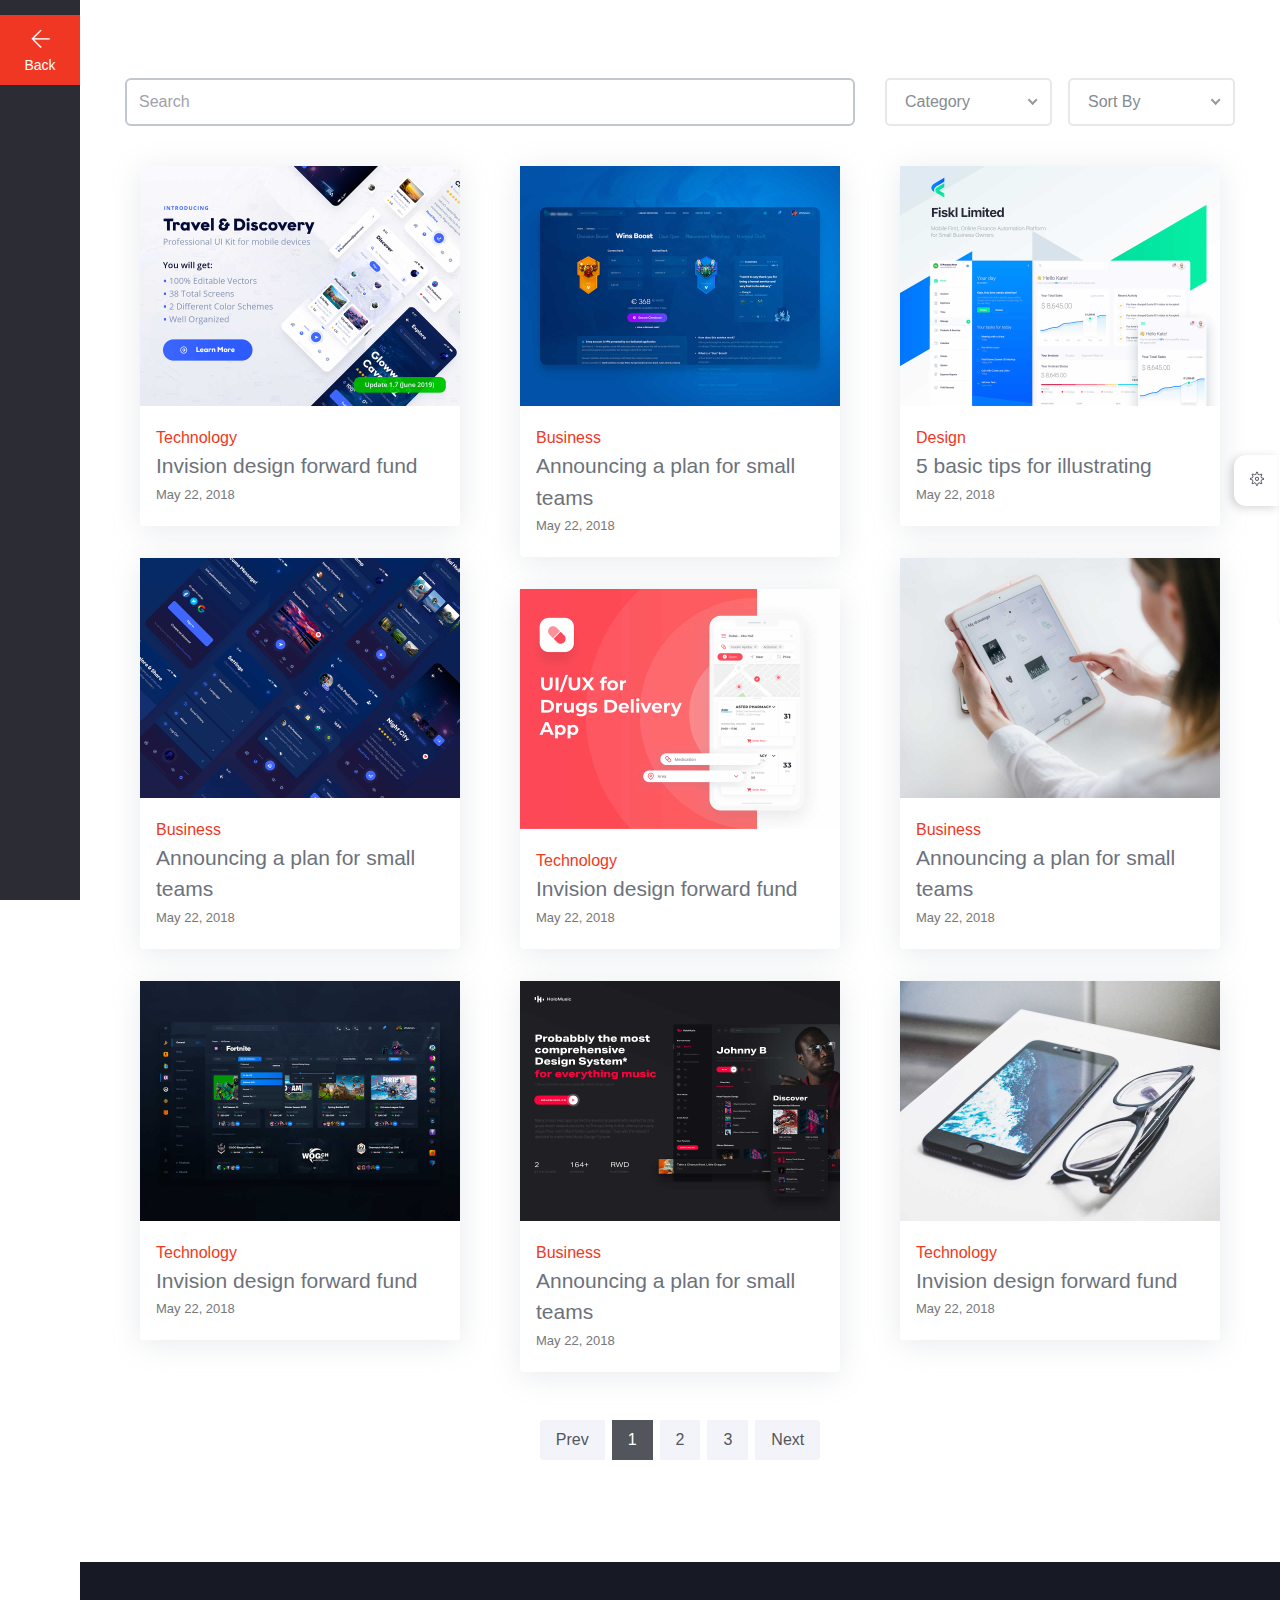
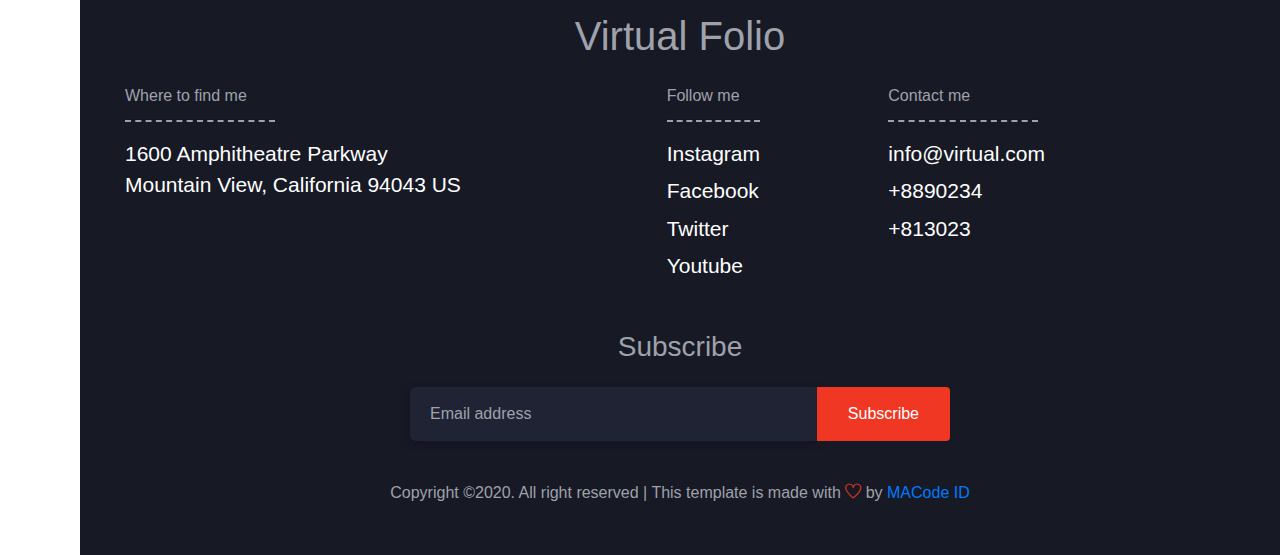
==== blog-minibar.html @ 246cde61 "update files" ====
<!DOCTYPE html>
<html lang="en">
<head>
  <meta charset="UTF-8">
  <meta name="viewport" content="width=device-width, initial-scale=1.0">

  <title>Blog - Minibar</title>

  <link rel="shortcut icon" type="image/ico" href="assets/favicon.ico">

  <link rel="stylesheet" type="text/css" href="assets/css/themify-icons.css">

  <link rel="stylesheet" type="text/css" href="assets/css/bootstrap.css">

  <link rel="stylesheet" type="text/css" href="assets/vendor/animate/animate.css">

  <link rel="stylesheet" type="text/css" href="assets/vendor/owl-carousel/owl.carousel.css">

  <link rel="stylesheet" type="text/css" href="assets/vendor/perfect-scrollbar/css/perfect-scrollbar.css">

  <link rel="stylesheet" type="text/css" href="assets/vendor/nice-select/css/nice-select.css">

  <link rel="stylesheet" type="text/css" href="assets/vendor/fancybox/css/jquery.fancybox.min.css">

  <link rel="stylesheet" type="text/css" href="assets/css/virtual.css">

  <link rel="stylesheet" type="text/css" href="assets/css/minibar.virtual.css">
</head>
<body class="theme-red">

  <!-- Back to top button -->
  <div class="btn-back_to_top">
    <span class="ti-arrow-up"></span>
  </div>

  <!-- Setting button -->
  <div class="config">
    <div class="template-config">
      <!-- Settings -->
      <div class="d-block">
        <button class="btn btn-fab btn-sm" id="sideel" title="Settings"><span class="ti-settings"></span></button>
      </div>
    </div>
    <div class="set-menu">
      <p>Select Color</p>
      <div class="color-bar" data-toggle="selected">
        <span class="color-item bg-theme-red" data-class="theme-red"></span>
        <span class="color-item bg-theme-blue selected" data-class="theme-blue"></span>
        <span class="color-item bg-theme-green" data-class="theme-green"></span>
        <span class="color-item bg-theme-orange" data-class="theme-orange"></span>
        <span class="color-item bg-theme-purple" data-class="theme-purple"></span>
      </div>
      <select class="custom-select" id="change-page">
        <option value="">Choose Page</option>
        <option value="index">Topbar</option>
        <option value="blog-topbar">Blog (Topbar)</option>
        <option value="index-2">Minibar</option>
        <option value="blog-minibar">Blog (Minibar)</option>
      </select>
    </div>
  </div>

  <div class="topbar-nav fixed-top">
    <div class="brand">
      <img src="assets/favicon.ico" alt="" width="30" height="30">
    </div>
    <h3 class="ml-1">Folio</h3>
    <button class="btn-fab toggle-menu mr-3"><span class="ti-menu"></span></button>
  </div>

  <!-- Mini bar -->
  <div class="minibar">
    <div class="header">
      <div class="brand">

      </div>
    </div>
    <div class="content">
      <ul class="main-menu">
        <li class="menu-item active">
          <a href="index-2.html" class="menu-link">
            <span class="icon ti-arrow-left"></span>
            <span class="caption">Back</span>
          </a>
        </li>
      </ul>
    </div>
    <div class="footer">
      <div class="social-menu">

      </div>
    </div>
  </div>

  <!-- Main Wrapper -->
  <div class="vg-main-wrapper">
    <div class="vg-page page-blog">
      <div class="container">
        <div class="row widget-grid">
          <div class="col-lg-8">
            <div class="input-group py-2">
              <input type="text" class="form-control" placeholder="Search">
            </div>
          </div>
          <div class="col-lg-4">
            <div class="d-flex py-2 mx-n2">
              <div class="input-group px-2">
                <select class="vg-select">
                  <option value="">Category</option>
                  <option value="cat-1">Design</option>
                  <option value="cat-2">Technology</option>
                  <option value="cat-3">Graphics</option>
                  <option value="cat-4">UI/UX</option>
                </select>
              </div>
              <div class="input-group px-2">
                <select class="vg-select">
                  <option value="">Sort By</option>
                  <option value="cat-1">Newest</option>
                  <option value="cat-2">Popular</option>
                  <option value="cat-3">Recommended</option>
                </select>
              </div>
            </div>
          </div>
        </div>
        <div class="row post-grid">
          <div class="col-md-6 col-lg-4">
            <div class="card">
              <div class="img-place">
                <img src="assets/img/work/work-1.jpg" alt="">
              </div>
              <div class="caption">
                <a href="javascript:void(0)" class="post-category">Technology</a>
                <a href="#" class="post-title">Invision design forward fund</a>
                <span class="post-date"><span class="sr-only">Published on</span> May 22, 2018</span>
              </div>
            </div>
            <div class="card">
              <div class="img-place">
                <img src="assets/img/work/work-2.jpg" alt="">
              </div>
              <div class="caption">
                <a href="javascript:void(0)" class="post-category">Business</a>
                <a href="#" class="post-title">Announcing a plan for small teams</a>
                <span class="post-date"><span class="sr-only">Published on</span> May 22, 2018</span>
              </div>
            </div>
            <div class="card">
              <div class="img-place">
                <img src="assets/img/work/work-3.jpg" alt="">
              </div>
              <div class="caption">
                <a href="javascript:void(0)" class="post-category">Technology</a>
                <a href="#" class="post-title">Invision design forward fund</a>
                <span class="post-date"><span class="sr-only">Published on</span> May 22, 2018</span>
              </div>
            </div>
          </div>
          <div class="col-md-6 col-lg-4">
            <div class="card">
              <div class="img-place">
                <img src="assets/img/work/work-4.jpg" alt="">
              </div>
              <div class="caption">
                <a href="javascript:void(0)" class="post-category">Business</a>
                <a href="#" class="post-title">Announcing a plan for small teams</a>
                <span class="post-date"><span class="sr-only">Published on</span> May 22, 2018</span>
              </div>
            </div>
            <div class="card">
              <div class="img-place">
                <img src="assets/img/work/work-5.jpg" alt="">
              </div>
              <div class="caption">
                <a href="javascript:void(0)" class="post-category">Technology</a>
                <a href="#" class="post-title">Invision design forward fund</a>
                <span class="post-date"><span class="sr-only">Published on</span> May 22, 2018</span>
              </div>
            </div>
            <div class="card">
              <div class="img-place">
                <img src="assets/img/work/work-6.jpg" alt="">
              </div>
              <div class="caption">
                <a href="javascript:void(0)" class="post-category">Business</a>
                <a href="#" class="post-title">Announcing a plan for small teams</a>
                <span class="post-date"><span class="sr-only">Published on</span> May 22, 2018</span>
              </div>
            </div>
          </div>
          <div class="col-md-6 col-lg-4">
            <div class="card">
              <div class="img-place">
                <img src="assets/img/work/work-7.jpg" alt="">
              </div>
              <div class="caption">
                <a href="javascript:void(0)" class="post-category">Design</a>
                <a href="#" class="post-title">5 basic tips for illustrating</a>
                <span class="post-date"><span class="sr-only">Published on</span> May 22, 2018</span>
              </div>
            </div>
            <div class="card">
              <div class="img-place">
                <img src="assets/img/work/work-8.jpg" alt="">
              </div>
              <div class="caption">
                <a href="javascript:void(0)" class="post-category">Business</a>
                <a href="#" class="post-title">Announcing a plan for small teams</a>
                <span class="post-date"><span class="sr-only">Published on</span> May 22, 2018</span>
              </div>
            </div>
            <div class="card">
              <div class="img-place">
                <img src="assets/img/work/work-9.jpg" alt="">
              </div>
              <div class="caption">
                <a href="javascript:void(0)" class="post-category">Technology</a>
                <a href="#" class="post-title">Invision design forward fund</a>
                <span class="post-date"><span class="sr-only">Published on</span> May 22, 2018</span>
              </div>
            </div>
          </div>
          <div class="col-12 py-3">
            <ul class="pagination justify-content-center">
              <li class="page-item">
                <a href="" class="page-link">Prev</a>
              </li>
              <li class="page-item active">
                <a href="" class="page-link">1</a>
              </li>
              <li class="page-item">
                <a href="" class="page-link">2</a>
              </li>
              <li class="page-item">
                <a href="" class="page-link">3</a>
              </li>
              <li class="page-item">
                <a href="" class="page-link">Next</a>
              </li>
            </ul>
          </div>
        </div>
      </div>
    </div>

    <!-- Footer -->
    <div class="vg-footer">
      <h1 class="text-center">Virtual Folio</h1>
      <div class="container">
        <div class="row">
          <div class="col-lg-4 py-3">
            <div class="footer-info">
              <p>Where to find me</p>
              <hr class="divider">
              <p class="fs-large fg-white">1600 Amphitheatre Parkway Mountain View, California 94043 US</p>
            </div>
          </div>
          <div class="col-md-6 col-lg-3 py-3">
            <div class="float-lg-right">
              <p>Follow me</p>
              <hr class="divider">
              <ul class="list-unstyled">
                <li><a href="#">Instagram</a></li>
                <li><a href="#">Facebook</a></li>
                <li><a href="#">Twitter</a></li>
                <li><a href="#">Youtube</a></li>
              </ul>
            </div>
          </div>
          <div class="col-md-6 col-lg-3 py-3">
            <div class="float-lg-right">
              <p>Contact me</p>
              <hr class="divider">
              <ul class="list-unstyled">
                <li>info@virtual.com</li>
                <li>+8890234</li>
                <li>+813023</li>
              </ul>
            </div>
          </div>
        </div>
        <div class="row justify-content-center mt-3">
          <div class="col-12 mb-3">
            <h3 class="fw-normal text-center">Subscribe</h3>
          </div>
          <div class="col-lg-6">
            <form class="mb-3">
              <div class="input-group">
                <input type="text" class="form-control" placeholder="Email address">
                <input type="submit" class="btn btn-theme no-shadow" value="Subscribe">
              </div>
            </form>
          </div>
          <div class="col-12">
            <p class="text-center mb-0 mt-4">Copyright &copy;2020. All right reserved | This template is made with <span class="ti-heart fg-theme-red"></span> by <a href="https://www.macodeid.com/">MACode ID</a></p>
          </div>
        </div>
      </div>
    </div> <!-- End footer -->
  </div> <!-- End main wrapper -->

  <script src="assets/js/jquery-3.5.1.min.js"></script>

  <script src="assets/js/bootstrap.bundle.min.js"></script>

  <script src="assets/vendor/owl-carousel/owl.carousel.min.js"></script>

  <script src="assets/vendor/perfect-scrollbar/js/perfect-scrollbar.js"></script>

  <script src="assets/vendor/isotope/isotope.pkgd.min.js"></script>

  <script src="assets/vendor/nice-select/js/jquery.nice-select.min.js"></script>

  <script src="assets/vendor/fancybox/js/jquery.fancybox.min.js"></script>

  <script src="assets/vendor/wow/wow.min.js"></script>

  <script src="assets/vendor/animateNumber/jquery.animateNumber.min.js"></script>

  <script src="assets/vendor/waypoints/jquery.waypoints.min.js"></script>

  <script src="assets/js/google-maps.js"></script>

  <script src="assets/js/minibar-virtual.js"></script>

  <!-- <script async defer src="https://maps.googleapis.com/maps/api/js?key=AIzaSyAIA_zqjFMsJM_sxP9-6Pde5vVCTyJmUHM&callback=initMap"></script> -->

</body>
</html>
---- assets/css/themify-icons.css ----
@font-face {
	font-family: 'themify';
	src:url('../fonts/themify.eot?-fvbane');
	src:url('../fonts/themify.eot?#iefix-fvbane') format('embedded-opentype'),
		url('../fonts/themify.woff?-fvbane') format('woff'),
		url('../fonts/themify.ttf?-fvbane') format('truetype'),
		url('../fonts/themify.svg?-fvbane#themify') format('svg');
	font-weight: normal;
	font-style: normal;
}

[class^="ti-"], [class*=" ti-"] {
	font-family: 'themify';
	speak: none;
	font-style: normal;
	font-weight: normal;
	font-variant: normal;
	text-transform: none;
	line-height: 1;

	/* Better Font Rendering =========== */
	-webkit-font-smoothing: antialiased;
	-moz-osx-font-smoothing: grayscale;
}

.ti-wand:before {
	content: "\e600";
}
.ti-volume:before {
	content: "\e601";
}
.ti-user:before {
	content: "\e602";
}
.ti-unlock:before {
	content: "\e603";
}
.ti-unlink:before {
	content: "\e604";
}
.ti-trash:before {
	content: "\e605";
}
.ti-thought:before {
	content: "\e606";
}
.ti-target:before {
	content: "\e607";
}
.ti-tag:before {
	content: "\e608";
}
.ti-tablet:before {
	content: "\e609";
}
.ti-star:before {
	content: "\e60a";
}
.ti-spray:before {
	content: "\e60b";
}
.ti-signal:before {
	content: "\e60c";
}
.ti-shopping-cart:before {
	content: "\e60d";
}
.ti-shopping-cart-full:before {
	content: "\e60e";
}
.ti-settings:before {
	content: "\e60f";
}
.ti-search:before {
	content: "\e610";
}
.ti-zoom-in:before {
	content: "\e611";
}
.ti-zoom-out:before {
	content: "\e612";
}
.ti-cut:before {
	content: "\e613";
}
.ti-ruler:before {
	content: "\e614";
}
.ti-ruler-pencil:before {
	content: "\e615";
}
.ti-ruler-alt:before {
	content: "\e616";
}
.ti-bookmark:before {
	content: "\e617";
}
.ti-bookmark-alt:before {
	content: "\e618";
}
.ti-reload:before {
	content: "\e619";
}
.ti-plus:before {
	content: "\e61a";
}
.ti-pin:before {
	content: "\e61b";
}
.ti-pencil:before {
	content: "\e61c";
}
.ti-pencil-alt:before {
	content: "\e61d";
}
.ti-paint-roller:before {
	content: "\e61e";
}
.ti-paint-bucket:before {
	content: "\e61f";
}
.ti-na:before {
	content: "\e620";
}
.ti-mobile:before {
	content: "\e621";
}
.ti-minus:before {
	content: "\e622";
}
.ti-medall:before {
	content: "\e623";
}
.ti-medall-alt:before {
	content: "\e624";
}
.ti-marker:before {
	content: "\e625";
}
.ti-marker-alt:before {
	content: "\e626";
}
.ti-arrow-up:before {
	content: "\e627";
}
.ti-arrow-right:before {
	content: "\e628";
}
.ti-arrow-left:before {
	content: "\e629";
}
.ti-arrow-down:before {
	content: "\e62a";
}
.ti-lock:before {
	content: "\e62b";
}
.ti-location-arrow:before {
	content: "\e62c";
}
.ti-link:before {
	content: "\e62d";
}
.ti-layout:before {
	content: "\e62e";
}
.ti-layers:before {
	content: "\e62f";
}
.ti-layers-alt:before {
	content: "\e630";
}
.ti-key:before {
	content: "\e631";
}
.ti-import:before {
	content: "\e632";
}
.ti-image:before {
	content: "\e633";
}
.ti-heart:before {
	content: "\e634";
}
.ti-heart-broken:before {
	content: "\e635";
}
.ti-hand-stop:before {
	content: "\e636";
}
.ti-hand-open:before {
	content: "\e637";
}
.ti-hand-drag:before {
	content: "\e638";
}
.ti-folder:before {
	content: "\e639";
}
.ti-flag:before {
	content: "\e63a";
}
.ti-flag-alt:before {
	content: "\e63b";
}
.ti-flag-alt-2:before {
	content: "\e63c";
}
.ti-eye:before {
	content: "\e63d";
}
.ti-export:before {
	content: "\e63e";
}
.ti-exchange-vertical:before {
	content: "\e63f";
}
.ti-desktop:before {
	content: "\e640";
}
.ti-cup:before {
	content: "\e641";
}
.ti-crown:before {
	content: "\e642";
}
.ti-comments:before {
	content: "\e643";
}
.ti-comment:before {
	content: "\e644";
}
.ti-comment-alt:before {
	content: "\e645";
}
.ti-close:before {
	content: "\e646";
}
.ti-clip:before {
	content: "\e647";
}
.ti-angle-up:before {
	content: "\e648";
}
.ti-angle-right:before {
	content: "\e649";
}
.ti-angle-left:before {
	content: "\e64a";
}
.ti-angle-down:before {
	content: "\e64b";
}
.ti-check:before {
	content: "\e64c";
}
.ti-check-box:before {
	content: "\e64d";
}
.ti-camera:before {
	content: "\e64e";
}
.ti-announcement:before {
	content: "\e64f";
}
.ti-brush:before {
	content: "\e650";
}
.ti-briefcase:before {
	content: "\e651";
}
.ti-bolt:before {
	content: "\e652";
}
.ti-bolt-alt:before {
	content: "\e653";
}
.ti-blackboard:before {
	content: "\e654";
}
.ti-bag:before {
	content: "\e655";
}
.ti-move:before {
	content: "\e656";
}
.ti-arrows-vertical:before {
	content: "\e657";
}
.ti-arrows-horizontal:before {
	content: "\e658";
}
.ti-fullscreen:before {
	content: "\e659";
}
.ti-arrow-top-right:before {
	content: "\e65a";
}
.ti-arrow-top-left:before {
	content: "\e65b";
}
.ti-arrow-circle-up:before {
	content: "\e65c";
}
.ti-arrow-circle-right:before {
	content: "\e65d";
}
.ti-arrow-circle-left:before {
	content: "\e65e";
}
.ti-arrow-circle-down:before {
	content: "\e65f";
}
.ti-angle-double-up:before {
	content: "\e660";
}
.ti-angle-double-right:before {
	content: "\e661";
}
.ti-angle-double-left:before {
	content: "\e662";
}
.ti-angle-double-down:before {
	content: "\e663";
}
.ti-zip:before {
	content: "\e664";
}
.ti-world:before {
	content: "\e665";
}
.ti-wheelchair:before {
	content: "\e666";
}
.ti-view-list:before {
	content: "\e667";
}
.ti-view-list-alt:before {
	content: "\e668";
}
.ti-view-grid:before {
	content: "\e669";
}
.ti-uppercase:before {
	content: "\e66a";
}
.ti-upload:before {
	content: "\e66b";
}
.ti-underline:before {
	content: "\e66c";
}
.ti-truck:before {
	content: "\e66d";
}
.ti-timer:before {
	content: "\e66e";
}
.ti-ticket:before {
	content: "\e66f";
}
.ti-thumb-up:before {
	content: "\e670";
}
.ti-thumb-down:before {
	content: "\e671";
}
.ti-text:before {
	content: "\e672";
}
.ti-stats-up:before {
	content: "\e673";
}
.ti-stats-down:before {
	content: "\e674";
}
.ti-split-v:before {
	content: "\e675";
}
.ti-split-h:before {
	content: "\e676";
}
.ti-smallcap:before {
	content: "\e677";
}
.ti-shine:before {
	content: "\e678";
}
.ti-shift-right:before {
	content: "\e679";
}
.ti-shift-left:before {
	content: "\e67a";
}
.ti-shield:before {
	content: "\e67b";
}
.ti-notepad:before {
	content: "\e67c";
}
.ti-server:before {
	content: "\e67d";
}
.ti-quote-right:before {
	content: "\e67e";
}
.ti-quote-left:before {
	content: "\e67f";
}
.ti-pulse:before {
	content: "\e680";
}
.ti-printer:before {
	content: "\e681";
}
.ti-power-off:before {
	content: "\e682";
}
.ti-plug:before {
	content: "\e683";
}
.ti-pie-chart:before {
	content: "\e684";
}
.ti-paragraph:before {
	content: "\e685";
}
.ti-panel:before {
	content: "\e686";
}
.ti-package:before {
	content: "\e687";
}
.ti-music:before {
	content: "\e688";
}
.ti-music-alt:before {
	content: "\e689";
}
.ti-mouse:before {
	content: "\e68a";
}
.ti-mouse-alt:before {
	content: "\e68b";
}
.ti-money:before {
	content: "\e68c";
}
.ti-microphone:before {
	content: "\e68d";
}
.ti-menu:before {
	content: "\e68e";
}
.ti-menu-alt:before {
	content: "\e68f";
}
.ti-map:before {
	content: "\e690";
}
.ti-map-alt:before {
	content: "\e691";
}
.ti-loop:before {
	content: "\e692";
}
.ti-location-pin:before {
	content: "\e693";
}
.ti-list:before {
	content: "\e694";
}
.ti-light-bulb:before {
	content: "\e695";
}
.ti-Italic:before {
	content: "\e696";
}
.ti-info:before {
	content: "\e697";
}
.ti-infinite:before {
	content: "\e698";
}
.ti-id-badge:before {
	content: "\e699";
}
.ti-hummer:before {
	content: "\e69a";
}
.ti-home:before {
	content: "\e69b";
}
.ti-help:before {
	content: "\e69c";
}
.ti-headphone:before {
	content: "\e69d";
}
.ti-harddrives:before {
	content: "\e69e";
}
.ti-harddrive:before {
	content: "\e69f";
}
.ti-gift:before {
	content: "\e6a0";
}
.ti-game:before {
	content: "\e6a1";
}
.ti-filter:before {
	content: "\e6a2";
}
.ti-files:before {
	content: "\e6a3";
}
.ti-file:before {
	content: "\e6a4";
}
.ti-eraser:before {
	content: "\e6a5";
}
.ti-envelope:before {
	content: "\e6a6";
}
.ti-download:before {
	content: "\e6a7";
}
.ti-direction:before {
	content: "\e6a8";
}
.ti-direction-alt:before {
	content: "\e6a9";
}
.ti-dashboard:before {
	content: "\e6aa";
}
.ti-control-stop:before {
	content: "\e6ab";
}
.ti-control-shuffle:before {
	content: "\e6ac";
}
.ti-control-play:before {
	content: "\e6ad";
}
.ti-control-pause:before {
	content: "\e6ae";
}
.ti-control-forward:before {
	content: "\e6af";
}
.ti-control-backward:before {
	content: "\e6b0";
}
.ti-cloud:before {
	content: "\e6b1";
}
.ti-cloud-up:before {
	content: "\e6b2";
}
.ti-cloud-down:before {
	content: "\e6b3";
}
.ti-clipboard:before {
	content: "\e6b4";
}
.ti-car:before {
	content: "\e6b5";
}
.ti-calendar:before {
	content: "\e6b6";
}
.ti-book:before {
	content: "\e6b7";
}
.ti-bell:before {
	content: "\e6b8";
}
.ti-basketball:before {
	content: "\e6b9";
}
.ti-bar-chart:before {
	content: "\e6ba";
}
.ti-bar-chart-alt:before {
	content: "\e6bb";
}
.ti-back-right:before {
	content: "\e6bc";
}
.ti-back-left:before {
	content: "\e6bd";
}
.ti-arrows-corner:before {
	content: "\e6be";
}
.ti-archive:before {
	content: "\e6bf";
}
.ti-anchor:before {
	content: "\e6c0";
}
.ti-align-right:before {
	content: "\e6c1";
}
.ti-align-left:before {
	content: "\e6c2";
}
.ti-align-justify:before {
	content: "\e6c3";
}
.ti-align-center:before {
	content: "\e6c4";
}
.ti-alert:before {
	content: "\e6c5";
}
.ti-alarm-clock:before {
	content: "\e6c6";
}
.ti-agenda:before {
	content: "\e6c7";
}
.ti-write:before {
	content: "\e6c8";
}
.ti-window:before {
	content: "\e6c9";
}
.ti-widgetized:before {
	content: "\e6ca";
}
.ti-widget:before {
	content: "\e6cb";
}
.ti-widget-alt:before {
	content: "\e6cc";
}
.ti-wallet:before {
	content: "\e6cd";
}
.ti-video-clapper:before {
	content: "\e6ce";
}
.ti-video-camera:before {
	content: "\e6cf";
}
.ti-vector:before {
	content: "\e6d0";
}
.ti-themify-logo:before {
	content: "\e6d1";
}
.ti-themify-favicon:before {
	content: "\e6d2";
}
.ti-themify-favicon-alt:before {
	content: "\e6d3";
}
.ti-support:before {
	content: "\e6d4";
}
.ti-stamp:before {
	content: "\e6d5";
}
.ti-split-v-alt:before {
	content: "\e6d6";
}
.ti-slice:before {
	content: "\e6d7";
}
.ti-shortcode:before {
	content: "\e6d8";
}
.ti-shift-right-alt:before {
	content: "\e6d9";
}
.ti-shift-left-alt:before {
	content: "\e6da";
}
.ti-ruler-alt-2:before {
	content: "\e6db";
}
.ti-receipt:before {
	content: "\e6dc";
}
.ti-pin2:before {
	content: "\e6dd";
}
.ti-pin-alt:before {
	content: "\e6de";
}
.ti-pencil-alt2:before {
	content: "\e6df";
}
.ti-palette:before {
	content: "\e6e0";
}
.ti-more:before {
	content: "\e6e1";
}
.ti-more-alt:before {
	content: "\e6e2";
}
.ti-microphone-alt:before {
	content: "\e6e3";
}
.ti-magnet:before {
	content: "\e6e4";
}
.ti-line-double:before {
	content: "\e6e5";
}
.ti-line-dotted:before {
	content: "\e6e6";
}
.ti-line-dashed:before {
	content: "\e6e7";
}
.ti-layout-width-full:before {
	content: "\e6e8";
}
.ti-layout-width-default:before {
	content: "\e6e9";
}
.ti-layout-width-default-alt:before {
	content: "\e6ea";
}
.ti-layout-tab:before {
	content: "\e6eb";
}
.ti-layout-tab-window:before {
	content: "\e6ec";
}
.ti-layout-tab-v:before {
	content: "\e6ed";
}
.ti-layout-tab-min:before {
	content: "\e6ee";
}
.ti-layout-slider:before {
	content: "\e6ef";
}
.ti-layout-slider-alt:before {
	content: "\e6f0";
}
.ti-layout-sidebar-right:before {
	content: "\e6f1";
}
.ti-layout-sidebar-none:before {
	content: "\e6f2";
}
.ti-layout-sidebar-left:before {
	content: "\e6f3";
}
.ti-layout-placeholder:before {
	content: "\e6f4";
}
.ti-layout-menu:before {
	content: "\e6f5";
}
.ti-layout-menu-v:before {
	content: "\e6f6";
}
.ti-layout-menu-separated:before {
	content: "\e6f7";
}
.ti-layout-menu-full:before {
	content: "\e6f8";
}
.ti-layout-media-right-alt:before {
	content: "\e6f9";
}
.ti-layout-media-right:before {
	content: "\e6fa";
}
.ti-layout-media-overlay:before {
	content: "\e6fb";
}
.ti-layout-media-overlay-alt:before {
	content: "\e6fc";
}
.ti-layout-media-overlay-alt-2:before {
	content: "\e6fd";
}
.ti-layout-media-left-alt:before {
	content: "\e6fe";
}
.ti-layout-media-left:before {
	content: "\e6ff";
}
.ti-layout-media-center-alt:before {
	content: "\e700";
}
.ti-layout-media-center:before {
	content: "\e701";
}
.ti-layout-list-thumb:before {
	content: "\e702";
}
.ti-layout-list-thumb-alt:before {
	content: "\e703";
}
.ti-layout-list-post:before {
	content: "\e704";
}
.ti-layout-list-large-image:before {
	content: "\e705";
}
.ti-layout-line-solid:before {
	content: "\e706";
}
.ti-layout-grid4:before {
	content: "\e707";
}
.ti-layout-grid3:before {
	content: "\e708";
}
.ti-layout-grid2:before {
	content: "\e709";
}
.ti-layout-grid2-thumb:before {
	content: "\e70a";
}
.ti-layout-cta-right:before {
	content: "\e70b";
}
.ti-layout-cta-left:before {
	content: "\e70c";
}
.ti-layout-cta-center:before {
	content: "\e70d";
}
.ti-layout-cta-btn-right:before {
	content: "\e70e";
}
.ti-layout-cta-btn-left:before {
	content: "\e70f";
}
.ti-layout-column4:before {
	content: "\e710";
}
.ti-layout-column3:before {
	content: "\e711";
}
.ti-layout-column2:before {
	content: "\e712";
}
.ti-layout-accordion-separated:before {
	content: "\e713";
}
.ti-layout-accordion-merged:before {
	content: "\e714";
}
.ti-layout-accordion-list:before {
	content: "\e715";
}
.ti-ink-pen:before {
	content: "\e716";
}
.ti-info-alt:before {
	content: "\e717";
}
.ti-help-alt:before {
	content: "\e718";
}
.ti-headphone-alt:before {
	content: "\e719";
}
.ti-hand-point-up:before {
	content: "\e71a";
}
.ti-hand-point-right:before {
	content: "\e71b";
}
.ti-hand-point-left:before {
	content: "\e71c";
}
.ti-hand-point-down:before {
	content: "\e71d";
}
.ti-gallery:before {
	content: "\e71e";
}
.ti-face-smile:before {
	content: "\e71f";
}
.ti-face-sad:before {
	content: "\e720";
}
.ti-credit-card:before {
	content: "\e721";
}
.ti-control-skip-forward:before {
	content: "\e722";
}
.ti-control-skip-backward:before {
	content: "\e723";
}
.ti-control-record:before {
	content: "\e724";
}
.ti-control-eject:before {
	content: "\e725";
}
.ti-comments-smiley:before {
	content: "\e726";
}
.ti-brush-alt:before {
	content: "\e727";
}
.ti-youtube:before {
	content: "\e728";
}
.ti-vimeo:before {
	content: "\e729";
}
.ti-twitter:before {
	content: "\e72a";
}
.ti-time:before {
	content: "\e72b";
}
.ti-tumblr:before {
	content: "\e72c";
}
.ti-skype:before {
	content: "\e72d";
}
.ti-share:before {
	content: "\e72e";
}
.ti-share-alt:before {
	content: "\e72f";
}
.ti-rocket:before {
	content: "\e730";
}
.ti-pinterest:before {
	content: "\e731";
}
.ti-new-window:before {
	content: "\e732";
}
.ti-microsoft:before {
	content: "\e733";
}
.ti-list-ol:before {
	content: "\e734";
}
.ti-linkedin:before {
	content: "\e735";
}
.ti-layout-sidebar-2:before {
	content: "\e736";
}
.ti-layout-grid4-alt:before {
	content: "\e737";
}
.ti-layout-grid3-alt:before {
	content: "\e738";
}
.ti-layout-grid2-alt:before {
	content: "\e739";
}
.ti-layout-column4-alt:before {
	content: "\e73a";
}
.ti-layout-column3-alt:before {
	content: "\e73b";
}
.ti-layout-column2-alt:before {
	content: "\e73c";
}
.ti-instagram:before {
	content: "\e73d";
}
.ti-google:before {
	content: "\e73e";
}
.ti-github:before {
	content: "\e73f";
}
.ti-flickr:before {
	content: "\e740";
}
.ti-facebook:before {
	content: "\e741";
}
.ti-dropbox:before {
	content: "\e742";
}
.ti-dribbble:before {
	content: "\e743";
}
.ti-apple:before {
	content: "\e744";
}
.ti-android:before {
	content: "\e745";
}
.ti-save:before {
	content: "\e746";
}
.ti-save-alt:before {
	content: "\e747";
}
.ti-yahoo:before {
	content: "\e748";
}
.ti-wordpress:before {
	content: "\e749";
}
.ti-vimeo-alt:before {
	content: "\e74a";
}
.ti-twitter-alt:before {
	content: "\e74b";
}
.ti-tumblr-alt:before {
	content: "\e74c";
}
.ti-trello:before {
	content: "\e74d";
}
.ti-stack-overflow:before {
	content: "\e74e";
}
.ti-soundcloud:before {
	content: "\e74f";
}
.ti-sharethis:before {
	content: "\e750";
}
.ti-sharethis-alt:before {
	content: "\e751";
}
.ti-reddit:before {
	content: "\e752";
}
.ti-pinterest-alt:before {
	content: "\e753";
}
.ti-microsoft-alt:before {
	content: "\e754";
}
.ti-linux:before {
	content: "\e755";
}
.ti-jsfiddle:before {
	content: "\e756";
}
.ti-joomla:before {
	content: "\e757";
}
.ti-html5:before {
	content: "\e758";
}
.ti-flickr-alt:before {
	content: "\e759";
}
.ti-email:before {
	content: "\e75a";
}
.ti-drupal:before {
	content: "\e75b";
}
.ti-dropbox-alt:before {
	content: "\e75c";
}
.ti-css3:before {
	content: "\e75d";
}
.ti-rss:before {
	content: "\e75e";
}
.ti-rss-alt:before {
	content: "\e75f";
}
---- assets/vendor/nice-select/css/nice-select.css ----
.nice-select {
  -webkit-tap-highlight-color: transparent;
  background-color: #fff;
  border-radius: 5px;
  border: solid 1px #e8e8e8;
  box-sizing: border-box;
  clear: both;
  cursor: pointer;
  display: block;
  float: left;
  font-family: inherit;
  font-size: 14px;
  font-weight: normal;
  height: 42px;
  line-height: 40px;
  outline: none;
  padding-left: 18px;
  padding-right: 30px;
  position: relative;
  text-align: left !important;
  -webkit-transition: all 0.2s ease-in-out;
  transition: all 0.2s ease-in-out;
  -webkit-user-select: none;
     -moz-user-select: none;
      -ms-user-select: none;
          user-select: none;
  white-space: nowrap;
  width: auto; }
  .nice-select:hover {
    border-color: #dbdbdb; }
  .nice-select:active, .nice-select.open, .nice-select:focus {
    border-color: #999; }
  .nice-select:after {
    border-bottom: 2px solid #999;
    border-right: 2px solid #999;
    content: '';
    display: block;
    height: 5px;
    margin-top: -4px;
    pointer-events: none;
    position: absolute;
    right: 12px;
    top: 50%;
    -webkit-transform-origin: 66% 66%;
        -ms-transform-origin: 66% 66%;
            transform-origin: 66% 66%;
    -webkit-transform: rotate(45deg);
        -ms-transform: rotate(45deg);
            transform: rotate(45deg);
    -webkit-transition: all 0.15s ease-in-out;
    transition: all 0.15s ease-in-out;
    width: 5px; }
  .nice-select.open:after {
    -webkit-transform: rotate(-135deg);
        -ms-transform: rotate(-135deg);
            transform: rotate(-135deg); }
  .nice-select.open .list {
    opacity: 1;
    pointer-events: auto;
    -webkit-transform: scale(1) translateY(0);
        -ms-transform: scale(1) translateY(0);
            transform: scale(1) translateY(0); }
  .nice-select.disabled {
    border-color: #ededed;
    color: #999;
    pointer-events: none; }
    .nice-select.disabled:after {
      border-color: #cccccc; }
  .nice-select.wide {
    width: 100%; }
    .nice-select.wide .list {
      left: 0 !important;
      right: 0 !important; }
  .nice-select.right {
    float: right; }
    .nice-select.right .list {
      left: auto;
      right: 0; }
  .nice-select.small {
    font-size: 12px;
    height: 36px;
    line-height: 34px; }
    .nice-select.small:after {
      height: 4px;
      width: 4px; }
    .nice-select.small .option {
      line-height: 34px;
      min-height: 34px; }
  .nice-select .list {
    background-color: #fff;
    border-radius: 5px;
    box-shadow: 0 0 0 1px rgba(68, 68, 68, 0.11);
    box-sizing: border-box;
    margin-top: 4px;
    opacity: 0;
    overflow: hidden;
    padding: 0;
    pointer-events: none;
    position: absolute;
    top: 100%;
    left: 0;
    -webkit-transform-origin: 50% 0;
        -ms-transform-origin: 50% 0;
            transform-origin: 50% 0;
    -webkit-transform: scale(0.75) translateY(-21px);
        -ms-transform: scale(0.75) translateY(-21px);
            transform: scale(0.75) translateY(-21px);
    -webkit-transition: all 0.2s cubic-bezier(0.5, 0, 0, 1.25), opacity 0.15s ease-out;
    transition: all 0.2s cubic-bezier(0.5, 0, 0, 1.25), opacity 0.15s ease-out;
    z-index: 9; }
    .nice-select .list:hover .option:not(:hover) {
      background-color: transparent !important; }
  .nice-select .option {
    cursor: pointer;
    font-weight: 400;
    line-height: 40px;
    list-style: none;
    min-height: 40px;
    outline: none;
    padding-left: 18px;
    padding-right: 29px;
    text-align: left;
    -webkit-transition: all 0.2s;
    transition: all 0.2s; }
    .nice-select .option:hover, .nice-select .option.focus, .nice-select .option.selected.focus {
      background-color: #f6f6f6; }
    .nice-select .option.selected {
      font-weight: bold; }
    .nice-select .option.disabled {
      background-color: transparent;
      color: #999;
      cursor: default; }

.no-csspointerevents .nice-select .list {
  display: none; }

.no-csspointerevents .nice-select.open .list {
  display: block; }
---- assets/css/virtual.css ----
/*
 
 [Master Stylesheet]

 [Table of contents]

 1. Basic
 2. Button
 3. Color Scheme
 4. Progress bar
 5. Theme list
 6. Timeline
 7. Navigation
 8. Sidebar
 9. Page Style
 10. Social
 11. Theme Color
 12. Reveal
 13. Page Switching
 14. Carousel
 15. Grid (OpenGraph)

 */

:root {
    --theme-red: #ef3724;
    --theme-blue: #2960f7;
    --theme-green: #8cc63f;
    --theme-orange: #fd7e14;
    --theme-purple: #6f42c1;
}

/* Light */
@font-face {
    font-family: 'Quicksand';
    font-style: normal;
    font-weight: 300;
    src: local('Quicksand Light'), local('Quicksand-Light'), url(https://fonts.gstatic.com/s/quicksand/v8/6xKodSZaM9iE8KbpRA_pgHYYT8L_.woff2) format('woff2');
    unicode-range: U+0000-00FF, U+0131, U+0152-0153, U+02BB-02BC, U+02C6, U+02DA, U+02DC, U+2000-206F, U+2074, U+20AC, U+2122, U+2191, U+2193, U+2212, U+2215, U+FEFF, U+FFFD;
}

/* Normal */
@font-face {
    font-family: 'Quicksand';
    font-style: normal;
    font-weight: 400;
    src: local('Quicksand Regular'), local('Quicksand-Regular'), url(https://fonts.gstatic.com/s/quicksand/v8/6xKtdSZaM9iE8KbpRA_hK1QN.woff2) format('woff2');
    unicode-range: U+0000-00FF, U+0131, U+0152-0153, U+02BB-02BC, U+02C6, U+02DA, U+02DC, U+2000-206F, U+2074, U+20AC, U+2122, U+2191, U+2193, U+2212, U+2215, U+FEFF, U+FFFD;
}

/* Medium */
@font-face {
    font-family: 'Quicksand';
    font-style: normal;
    font-weight: 500;
    src: local('Quicksand Medium'), local('Quicksand-Medium'), url(https://fonts.gstatic.com/s/quicksand/v8/6xKodSZaM9iE8KbpRA_p2HcYT8L_.woff2) format('woff2');
    unicode-range: U+0000-00FF, U+0131, U+0152-0153, U+02BB-02BC, U+02C6, U+02DA, U+02DC, U+2000-206F, U+2074, U+20AC, U+2122, U+2191, U+2193, U+2212, U+2215, U+FEFF, U+FFFD;
}

/* 
    1. Basic
*/

body {
    font-family: 'Quicksand', sans-serif;
    font-weight: 400;
}

.fw-bold {
    font-weight: 700;
}

.fw-medium {
    font-weight: 500;
}

.fw-normal {
    font-weight: 400;
}

.fw-light {
    font-weight: 300;
}

.fs-large {
    font-size: 21px;
}

.fs-normal {
    font-size: 100%;
}

.fs-small {
    font-size: 14px;
}

a:hover, a:active {
    color: #2184f5;
}

/* Image Responsive */
.img-place {
    position: relative;
    display: block;
    margin: 0 auto;
    width: 100%;height: 100%;
    overflow: hidden;
    z-index: 10;
}

.canvas {
	position: absolute;
	top: 0;
	left: 0;
	background-color: black;
}

.img-place > img {
    width: 100%;height: auto;
}

/* Overlay */
.overlay {
    position: fixed;
    top: 0;
    left: 0;
    width: 100%;height: 100%;
    background: rgba(0,0,0,0.6);
    visibility: visible;
    z-index: 99;
}

/* 
    2. Button
*/
.btn-theme {
    padding: 10px 30px;
    margin: 5px;
    height: unset;
    background-color: #747474;
    color: #fff;
    font-weight: 500;
    border-radius: 6px;
    box-shadow: 0 0 0 2px #fff, 0 3px 9px rgba(0,0,0,0.3);
}

.btn-theme:hover, .btn-theme:active {
    background-color: #808080;
    color: #fff;
}

.btn-theme:focus {
    box-shadow: 0 0 0 3px #fff, 0 0 0 5px #747474;
}

.btn-theme.no-shadow {
    box-shadow: none !important;
}

.btn-theme-outline {
    padding: 10px 30px;
    margin: 5px;
    height: unset;
    background-color: transparent;
    color: #747474;
    border: 0;
    font-weight: 500;
    box-shadow: 0 0 0 2px #747474;
}

.btn-theme-outline:hover {
    background-color: #747474;
    color: #fff;
}

.btn-theme-outline:focus {
    background-color: #747474;
    color: #fff;
    box-shadow: 0 0 0 3px #fff, 0 0 0 5px #747474;
}

.btn-rounded {
    border-radius: 40px !important;
}

/* Floating Action Button */
.btn-fab {
    display: inline-block;
    padding: 0;
    width: 50px;
    height: 50px;
    outline: none;
    border: 0;
    border-radius: 50%;
    line-height: 50px;
    font-weight: 500;
    cursor: pointer;
    box-shadow: none;
}

.btn-fab:focus,
.btn-fab:active {
    box-shadow: none;
}

.btn-fab.btn-sm {
    width: 35px;
    height: 35px;
    line-height: 35px;
}

/* Social Button */
.social {
    position: relative;
    display: block;
    list-style: none;
}

.social .social-link {
    display: inline-block;
    margin: 3px;
    width: 35px;
    height: 35px;
    border-radius: 50%;
    text-align: center;
    text-decoration: none;
    line-height: 35px;
    font-size: 12px;
    background-color: #fff;
    color: #888;
    border: 1px solid #ddd;
    -webkit-transition: all .3s;
       -moz-transition: all .3s;
            transition: all .3s;
}

.social .social-link:hover {
    background-color: #ddd;
    color: #fff;
    border-color: transparent;
}

/* Back to top */
.btn-back_to_top {
    position: fixed;
    bottom: 10px;
    right: 14px;
    width: 50px;
    height: 50px;
    line-height: 50px;
    text-align: center;
    font-size: 18px;
    border-radius: 50%;
    background-color: #52565c;
    color: #fff;
    visibility: hidden;
    cursor: pointer;
    box-shadow: 0 3px 9px rgba(0, 0, 0, 0.4);
    z-index: 99;
}

/* Template Config */
.config {
    position: fixed;
    top: 50%;
    right: -282px;
    padding: 5px;
    background-color: transparent;
    transition: right .3s ease;
    z-index: 100;
}

.config.active {
    right: 0;
}

.template-config {
    position: relative;
    display: block;
    float: left;
    margin: 0 !important;
    padding: 5px;
    background-color: #fff;
    border-radius: 12px 0 0 12px;
    box-shadow: -3px 2px 9px rgba(50, 50, 50, 0.2);
}

.template-config .btn-fab {
    background-color: transparent !important;
    color: #52565c !important;
    margin: 3px 0;
}

.template-config .btn-fab:hover,
.template-config .btn-fab:focus {
    background-color: #f2f4fa !important;
}

.color-bar {
    display: block;
    margin: 10px 0;
    width: 100%;
}

.color-item {
    display: inline-block;
    margin: 5px 3px;
    width: 40px;
    height: 40px;
    border-radius: 50%;
    line-height: 40px;
    text-align: center;
    cursor: pointer;
}

.color-item.selected {
    background-position: center center;
    background-size: 50% 50%;
    background-image: url("data:image/svg+xml,%3csvg xmlns='http://www.w3.org/2000/svg' viewBox='0 0 8 8'%3e%3cpath fill='%23fff' d='M6.564.75l-3.59 3.612-1.538-1.55L0 4.26 2.974 7.25 8 2.193z'/%3e%3c/svg%3e");
    background-repeat: no-repeat;
}

.set-menu {
    position: relative;
    display: inline-block;
    margin: 0 !important;
    padding: 10px 15px;
    background-color: #fff;
    box-shadow: 2px 2px 4px rgba(50, 50, 50, 0.2);
}


/* 
    3. Color Scheme
*/

.bg-theme-gradient {
    background-image: linear-gradient(to right, #f55745 0%, #8490ff 100%) !important;
}

.bg-theme-red {
    background-color: #ef3724 !important;
}

.bg-theme-blue {
    background-color: #2960f7 !important;
}

.bg-theme-green {
    background-color: #8cc63f !important;
}

.bg-theme-orange {
    background-color: #fd7e14 !important;
}

.bg-theme-purple {
    background-color: #6f42c1 !important;
}

.fg-theme-red {
    color: #ef3724 !important;
}

.fg-theme-blue {
    color: #2960f7 !important;
}

.fg-theme-green {
    color: #8cc63f !important;
}

.fg-theme-orange {
    color: #fd7e14 !important;
}

.fg-theme-purple {
    color: #6f42c1 !important;
}

.fg-dark {
    color: #343a40 !important;
}

.fg-white {
    color: #fff !important;
}

/* Social Color */
.bg-facebook,
.bg-hover-facebook:hover {
    background-color: #3B5997 !important;
}

.bg-twitter,
.bg-hover-twitter:hover {
    background-color: #1DA1F2 !important;
}

.bg-linkedin,
.bg-hover-linkedin:hover {
    background-color: #0077B5 !important;
}

.bg-pinterest,
.bg-hover-pinterest:hover {
    background-color: #BD081C !important;
}

.bg-google-plus,
.bg-hover-google-plus:hover {
    background-color: #D11718 !important;
}

.bg-behance,
.bg-hover-behance:hover {
    background-color: #005CFF !important;
}


.bg-dribbble,
.bg-hover-dribbble:hover {
    background-color: #E84C88 !important;
}

.bg-github,
.bg-hover-github:hover {
    background-color: #323131 !important;
}

.bg-instagram,
.bg-hover-instagram:hover {
    background-color: #DC3472 !important;
}

.bg-medium,
.bg-hover-medium:hover {
    background-color: #00AB6C !important;
}

.bg-reddit,
.bg-hover-reddit:hover {
    background-color: #FF4501 !important;
}

.bg-snapchat,
.bg-hover-snapchat:hover {
    background-color: #FFFC00 !important;
}

.bg-tumblr,
.bg-hover-tumblr:hover {
    background-color: #01273A !important;
}

.bg-youtube,
.bg-hover-youtube:hover {
    background-color: #FE0002 !important;
}

/* 
    4. Progressbar
*/
.progress-wrapper {
    display: block;
    margin: 10px 0;
}

.progress-wrapper .caption {
    font-weight: 500;
}

.progress {
    margin-top: 5px;
    height: 1.25rem;
    border: 2px solid #fff;
    background-color: #fff;
    box-shadow: 0 0 0 2px #747474;
}

.progress,
.progress-bar {
    border-radius: 30px;
}

.progress-bar {
    font-size: 12px;
    background-color: #747474;
}

/* 
    5. Preloader
*/

/* 
    6. Pagination
*/
.page-item:not(:last-child) .page-link {
    margin-right: 8px;
}

.page-item.active .page-link {
    background-color: #52565c;
    color: #fff;
}

.page-link {
    border: 0;
    padding: 10px 16px;
    background-color: #f2f4fa;
    color: #52565c;
}

.page-link:hover {
    color: #2C2D34;
}

.page-link:focus {
    box-shadow: none;
}


/* 
    7. List style
*/
.theme-list {
    position: relative;
    padding-left: 30px;
    list-style: none;
    z-index: 10;
}

.theme-list::before {
    content: '';
    position: absolute;
    top: 0;
    bottom: 0;
    left: 9px;
    margin: auto;
    width: 1px;
    height: 85%;
    background-color: #cacdd6;
    z-index: -1;
}

.theme-list li {
    display: block;
    margin: 5px 0;
}

.theme-list li::before {
    content: "";
    position: absolute;
    left: 3px;
    margin: 6px 0;
    width: 12px;
    height: 12px;
    border-radius: 50%;
    background-color: #fff;
    border: 2px solid #888;
}

/*
 *  8. Navigation 
 */
.sticky {
    top: 0;
    z-index: 999;
}

.navbar-brand {
    font-weight: 500;
    padding-top: 12px;
    padding-bottom: 12px;
}

.navbar-nav .nav-link {
    padding: 14px 10px;
}

@media (min-width: 576px) {
    .navbar-expand-sm .navbar-nav .nav-link {
        padding-left: 12px;
        padding-right: 12px;
    }
}

@media (min-width: 768px) {
    .navbar-expand-md .navbar-nav .nav-link {
        padding-left: 14px;
        padding-right: 14px;
    }
}

@media (min-width: 992px) {
    .navbar-expand-lg .navbar-nav .nav-link {
        padding-left: 16px;
        padding-right: 16px;
    }
}

@media (min-width: 1200px) {
    .navbar-expand-xl .navbar-nav .nav-link {
        padding-left: 16px;
        padding-right: 16px;
    }
}

/* 
 *  9. Input
 */
.form-control {
    height: unset;
    padding-top: 10px;
    padding-bottom: 10px;
    border-radius: 6px;
    border: 2px solid #c2c6ce;
    font-weight: 500;
}

.form-control:focus {
    border-color: #80bdff;
}

.form-control::-webkit-input-placeholder {
    font-weight: 500;
    color: #9FA2AB; 
}

.form-control::-moz-placeholder {
    font-weight: 500;
    color: #9FA2AB;
}

.form-control::placeholder {
    font-weight: 500;
    color: #9FA2AB;
}

/* 
 *  10. Select
 */
.vg-select {
    width: 100%;
    height: unset;
    line-height: unset;
    padding: 10px 30px 10px 18px;
    font-size: 16px;
    border-width: 2px;
    z-index: 11;
}

.vg-select:focus {
    border-color: #80bdff;
}

.nice-select::after {
    width: 7px;
    height: 7px;
    margin-top: -5px;
    right: 15px;
}


/*
 *  8. Page Animation
 */

/* Reveal */
.reveal {
    position: fixed;
    top: 0;
    left: 0;
    width: 100%;
    height: 0;
    background: #202022;
    z-index: 98;
}

.reveal-animate {
    -webkit-animation-duration: 1.5s;
    animation-duration: 1.5s;
    -webkit-animation-timing-function: cubic-bezier(0.2, 1, 0.3, 1);
    animation-timing-function: cubic-bezier(0.2, 1, 0.3, 1);
    -webkit-animation-fill-mode: forwards;
    animation-fill-mode: forwards;
    height: 100vh;
}

.reveal-layer-top {
    -webkit-animation-name: anim-effect-1;
	animation-name: anim-effect-1;
}

.reveal-layer-bottom {
    -webkit-animation-name: anim-effect-2;
	animation-name: anim-effect-2;
}

@-webkit-keyframes anim-effect-1 {
	0% {
		-webkit-transform: translate3d(0, 0, 0);
	}
	35%, 65% {
		-webkit-transform: translate3d(0, -100%, 0);
	}
	100% {
		-webkit-transform: translate3d(0, -200%, 0);
	}
}

@keyframes anim-effect-1 {
	0% {
		-webkit-transform: translate3d(0, 0, 0);
		transform: translate3d(0, 0, 0);
	}
	35%, 65% {
		-webkit-transform: translate3d(0, -100%, 0);
		transform: translate3d(0, -100%, 0);
	}
	100% {
		-webkit-transform: translate3d(0, -200%, 0);
		transform: translate3d(0, -200%, 0);
	}
}

@-webkit-keyframes anim-effect-2 {
	0% {
		-webkit-transform: translate3d(0, 0, 0);
	}
	35%, 65% {
		-webkit-transform: translate3d(0, -100%, 0);
	}
	100% {
		-webkit-transform: translate3d(0, -200%, 0);
	}
}

@keyframes anim-effect-2 {
	0% {
		-webkit-transform: translate3d(0, 0, 0);
		transform: translate3d(0, 0, 0);
	}
	35%, 65% {
		-webkit-transform: translate3d(0, -100%, 0);
		transform: translate3d(0, 100%, 0);
	}
	100% {
		-webkit-transform: translate3d(0, -200%, 0);
		transform: translate3d(0, 200%, 0);
	}
}


/*
    10. Plugins
*/

/* Owl Carousel */
.owl-header {
    position: relative;
    display: flex;
    align-items: center;
    padding: 0 15px;
    width: 100%;
    height: 60px;
    z-index: 10;
}

.owl-header .story-type {
    margin-right: 10px;
    width: 40px;
    height: 40px;
    line-height: 40px;
    border-radius: 50%;
    text-align: center;
    background-color: #acacac;
    color: #fff;
}

.owl-header .time {
    display: block;
    font-size: 12px;
}

.owl-nav .owl-prev,
.owl-nav .owl-next {
    position: absolute;
    top: 0;bottom: 0;
    margin: auto;
    width: 30px;height: 30px;
    border-radius: 50%;
    background-color: #fff !important;
    outline: none !important;
    box-shadow: 0 2px 5px rgba(0,0,0,0.5);
    opacity: 0;
    visibility: hidden;
}

.owl-nav .disabled {
    opacity: 0;
    visibility: hidden;
}

.owl-carousel:hover .owl-nav .owl-prev:not(.disabled):not(:disabled),
.owl-carousel:hover .owl-nav .owl-next:not(.disabled):not(:disabled) {
    opacity: 1;
    visibility: visible;
}

.owl-prev {
    left: 10px;
}

.owl-next {
    right: 10px;
}

.owl-dots {
    position: relative;
    display: block;
    width: 100%;height: 50px;
    line-height: 50px;
    text-align: center;
    background: #fff;
}

.owl-dots .owl-dot {
    position: relative;
    display: inline-block;
    margin: 0 2px;
    outline: none;
}

.owl-dots .owl-dot span {
    display: block;
    width: 10px;height: 10px;
    border-radius: 50%;
    background: #dadada;
}

.owl-dots .owl-dot.active span {
    background: #3c94f8;
}

/* OpenGraph Grid */
.og-grid {
	position: relative;
	display: flex;
	flex-direction: row;
	flex-wrap: wrap;
	list-style: none;
	padding: 20px 0;
	text-align: center;
	width: 100%;
}

.og-grid li {
	display: inline-block;
    margin-top: 10px;
    margin-left: auto;
    margin-right: auto;
	padding: 0 10px;
	vertical-align: top;
    width: 100%;
    max-width: 350px;
    height: 250px;
	overflow: hidden;
}

.og-grid li > a {
	position: relative;
	border: none;
    display: block;
    width: 100%;
	height: 250px;
}

.og-grid li > a img {
	width: auto;
	height: 100%;
}

.og-grid li.og-expanded > a::after {
	content: " ";
	position: absolute;
	top: auto;
	left: 50%;
	border: solid transparent;
	height: 0;
	width: 0;
	pointer-events: none;
	border-bottom-color: #f0f3f8;
	border-width: 15px;
	margin: -20px 0 0 -15px;
}

.og-content {
	display: none;
}

.og-expander {
	position: absolute;
	background: #f0f3f8;
	top: auto;
	left: 0;
	width: 100%;
	margin-top: 10px;
	text-align: left;
	height: 0;
	overflow: hidden;
}

.og-expander-inner {
	display: flex;
	flex-direction: column;
	align-items: center;
	padding: 50px 15px;
	height: 100%;
}

.og-close {
	position: absolute;
	width: 40px;
	height: 40px;
	top: 20px;
	right: 20px;
	cursor: pointer;
}

.og-close::before,
.og-close::after {
	content: '';
	position: absolute;
	width: 100%;
	top: 50%;
	height: 1px;
	background: #888;
	-webkit-transform: rotate(45deg);
	-moz-transform: rotate(45deg);
	transform: rotate(45deg);
}

.og-close::after {
	-webkit-transform: rotate(-45deg);
	-moz-transform: rotate(-45deg);
	transform: rotate(-45deg);
}

.og-close:hover::before,
.og-close:hover::after {
	background: #333;
}

.og-fullimg,
.og-details {
	width: 100%;
	max-width: 100%;
	height: 100%;
	overflow: hidden;
}

.og-fullimg {
    display: none;
    padding: 8px 0;
    text-align: center;
}

.og-fullimg img {
	max-height: 100%;
    max-width: 100%;
    box-shadow: 0 2px 6px rgba(0, 0, 0, 0.1);
}

.og-details h1,
.og-details h2,
.og-details h3,
.og-details h4 {
	font-weight: 400;
}

.og-details p {
	color: #999;
}

.og-loading {
	width: 20px;
	height: 20px;
	border-radius: 50%;
	background: #ddd;
	box-shadow: 0 0 1px #ccc, 15px 30px 1px #ccc, -15px 30px 1px #ccc;
	position: absolute;
	top: 50%;
	left: 50%;
	margin: -25px 0 0 -25px;
	-webkit-animation: loader 0.5s infinite ease-in-out both;
	-moz-animation: loader 0.5s infinite ease-in-out both;
	animation: loader 0.5s infinite ease-in-out both;
}

@-webkit-keyframes loader {
	0% { background: #ddd; }
	33% { background: #ccc; box-shadow: 0 0 1px #ccc, 15px 30px 1px #ccc, -15px 30px 1px #ddd; }
	66% { background: #ccc; box-shadow: 0 0 1px #ccc, 15px 30px 1px #ddd, -15px 30px 1px #ccc; }
}

@-moz-keyframes loader {
	0% { background: #ddd; }
	33% { background: #ccc; box-shadow: 0 0 1px #ccc, 15px 30px 1px #ccc, -15px 30px 1px #ddd; }
	66% { background: #ccc; box-shadow: 0 0 1px #ccc, 15px 30px 1px #ddd, -15px 30px 1px #ccc; }
}

@keyframes loader {
	0% { background: #ddd; }
	33% { background: #ccc; box-shadow: 0 0 1px #ccc, 15px 30px 1px #ccc, -15px 30px 1px #ddd; }
	66% { background: #ccc; box-shadow: 0 0 1px #ccc, 15px 30px 1px #ddd, -15px 30px 1px #ccc; }
}

@media (min-width: 640px) {
    .og-grid li {
        max-width: 50%;
    }
}

@media (min-width: 768px) {
	.og-expander-inner {
		flex-direction: row;
	}

	.og-fullimg,
	.og-details {
		max-width: 50%;
    }

    .og-fullimg {
        display: block;
    }

    .og-details {
        padding-left: 15px;
    }
}

@media (min-width: 1200px) {
    .og-grid li {
        max-width: 33.3333%;
    }
}

/* Isotope */
.gridder {
    position: relative;
    display: block;
}

.grid-item {
    display: block;
    float: left;
    margin: 16px 0;
    padding: 0 16px;
}

.grid-item,
.grid-sizer {
    width: 100%;
}

.grid-item img {
    width: 100%;
    height: 100%;
}

.grid-item .img-place {
    display: block;
    margin: 0 auto;
    width: 100%;
    max-width: 350px;
    height: 100%;
    border-radius: 4px;
    overflow: hidden;
    cursor: pointer;
}

.grid-item .img-caption {
    position: absolute;
    bottom: 0;
    padding: 12px 16px;
    width: 100%;
    background-color: #323131;
    color: #fff;
    z-index: 11;
}

.grid-item .img-caption p {
    font-size: 14px;
    margin-bottom: 0;
}

.grid-item .img-caption p::before {
    content: "\2014";
    margin-right: 5px;
}

@media (min-width: 768px) {
    .gridder .grid-item,
    .gridder .grid-sizer {
        width: 50%;
    }
}

@media (min-width: 992px) {
    .gridder .grid-item,
    .gridder .grid-sizer {
        width: 33.33333%;
    }
}


/* Theme color style */

/* Theme red */
.theme-red .bg-theme {
    background-color: #EF3724 !important;
}

.theme-red .fg-theme {
    color: #EF3724 !important;
}

.theme-red .btn-theme {
    background-color: #EF3724;
    color: #fff;
}

.theme-red .btn-theme:hover {
    background-color: #F04936;
    color: #fff;
}

.theme-red .btn-theme:focus {
    box-shadow: 0 0 0 3px #fff, 0 0 0 5px #EF3724;
}

.theme-red .btn-theme-outline {
    color: #EF3724;
    box-shadow: 0 0 0 2px #EF3724;
}

.theme-red .btn-theme-outline:hover {
    background-color: #EF3724;
    color: #fff;
}

.theme-red .btn-theme-outline:focus {
    background-color: #EF3724;
    color: #fff;
    box-shadow: 0 0 0 3px #fff, 0 0 0 5px #EF3724;
}

.theme-red .btn-fab {
    background-color: #EF3724;
    color: #fff;
}

.theme-red .btn-fab:hover {
    background-color: #F04936;
    color: #fff;
}

.theme-red .progress {
    box-shadow: 0 0 0 2px #EF3724;
}

.theme-red .progress-bar {
    background-color: #EF3724;
}

.theme-red .theme-list li::before {
    border-color: #EF3724;
}


/* Theme Blue */
.theme-blue .bg-theme {
    background-color: #2960f7 !important;
}

.theme-blue .fg-theme {
    color: #2960f7 !important;
}

.theme-blue .btn-theme {
    background-color: #2960f7;
    color: #fff;
}

.theme-blue .btn-theme:hover {
    background-color: #3f71f8;
    color: #fff;
}

.theme-blue .btn-theme:focus {
    box-shadow: 0 0 0 3px #fff, 0 0 0 5px #2960f7;
}

.theme-blue .btn-theme-outline {
    color: #2960f7;
    box-shadow: 0 0 0 2px #2960f7;
}

.theme-blue .btn-theme-outline:hover {
    background-color: #2960f7;
    color: #fff;
}

.theme-blue .btn-theme-outline:focus {
    background-color: #2960f7;
    color: #fff;
    box-shadow: 0 0 0 3px #fff, 0 0 0 5px #2960f7;
}

.theme-blue .btn-fab {
    background-color: #2960f7;
    color: #fff;
}

.theme-blue .btn-fab:hover {
    background-color: #3f71f8;
    color: #fff;
}

.theme-blue .progress {
    box-shadow: 0 0 0 2px #2960f7;
}

.theme-blue .progress-bar {
    background-color: #2960f7;
}

.theme-blue .theme-list li::before {
    border-color: #2960f7;
}


/* Theme Green */
.theme-green .bg-theme {
    background-color: #8cc63f !important;
}

.theme-green .fg-theme {
    color: #8cc63f !important;
}

.theme-green .btn-theme {
    background-color: #8cc63f;
    color: #fff;
}

.theme-green .btn-theme:hover {
    background-color: #94c751;
    color: #fff;
}

.theme-green .btn-theme:focus {
    box-shadow: 0 0 0 3px #fff, 0 0 0 5px #8cc63f;
}

.theme-green .btn-theme-outline {
    color: #8cc63f;
    box-shadow: 0 0 0 2px #8cc63f;
}

.theme-green .btn-theme-outline:hover {
    background-color: #8cc63f;
    color: #fff;
}

.theme-green .btn-theme-outline:focus {
    background-color: #8cc63f;
    color: #fff;
    box-shadow: 0 0 0 3px #fff, 0 0 0 5px #8cc63f;
}

.theme-green .btn-fab {
    background-color: #8cc63f;
    color: #fff;
}

.theme-green .btn-fab:hover {
    background-color: #94c751;
    color: #fff;
}

.theme-green .progress {
    box-shadow: 0 0 0 2px #8cc63f;
}

.theme-green .progress-bar {
    background-color: #8cc63f;
}

.theme-green .theme-list li::before {
    border-color: #8cc63f;
}


/* Theme Orange */
.theme-orange .bg-theme {
    background-color: #fd7e14 !important;
}

.theme-orange .fg-theme {
    color: #fd7e14 !important;
}

.theme-orange .btn-theme {
    background-color: #fd7e14;
    color: #fff;
}

.theme-orange .btn-theme:hover {
    background-color: #fd8a2c;
    color: #fff;
}

.theme-orange .btn-theme:focus {
    box-shadow: 0 0 0 3px #fff, 0 0 0 5px #fd7e14;
}

.theme-orange .btn-theme-outline {
    color: #fd7e14;
    box-shadow: 0 0 0 2px #fd7e14;
}

.theme-orange .btn-theme-outline:hover {
    background-color: #fd7e14;
    color: #fff;
}

.theme-orange .btn-theme-outline:focus {
    background-color: #fd7e14;
    color: #fff;
    box-shadow: 0 0 0 3px #fff, 0 0 0 5px #fd7e14;
}

.theme-orange .btn-fab {
    background-color: #fd7e14;
    color: #fff;
}

.theme-orange .btn-fab:hover {
    background-color: #fd8a2c;
    color: #fff;
}

.theme-orange .progress {
    box-shadow: 0 0 0 2px #fd7e14;
}

.theme-orange .progress-bar {
    background-color: #fd7e14;
}

.theme-orange .theme-list li::before {
    border-color: #fd7e14;
}


/* Theme Purple */
.theme-purple .bg-theme {
    background-color: #6f42c1 !important;
}

.theme-purple .fg-theme {
    color: #6f42c1 !important;
}

.theme-purple .btn-theme {
    background-color: #6f42c1;
    color: #fff;
}

.theme-purple .btn-theme:hover {
    background-color: #7b54c2;
    color: #fff;
}

.theme-purple .btn-theme:focus {
    box-shadow: 0 0 0 3px #fff, 0 0 0 5px #6f42c1;
}

.theme-purple .btn-theme-outline {
    color: #6f42c1;
    box-shadow: 0 0 0 2px #6f42c1;
}

.theme-purple .btn-theme-outline:hover {
    background-color: #6f42c1;
    color: #fff;
}

.theme-purple .btn-theme-outline:focus {
    background-color: #6f42c1;
    color: #fff;
    box-shadow: 0 0 0 3px #fff, 0 0 0 5px #6f42c1;
}

.theme-purple .btn-fab {
    background-color: #6f42c1;
    color: #fff;
}

.theme-purple .btn-fab:hover {
    background-color: #7b54c2;
    color: #fff;
}

.theme-purple .progress {
    box-shadow: 0 0 0 2px #6f42c1;
}

.theme-purple .progress-bar {
    background-color: #6f42c1;
}

.theme-purple .theme-list li::before {
    border-color: #6f42c1;
}
---- assets/css/minibar.virtual.css ----
.divider {
    display: block;
    margin: -5px 0 16px 0;
    max-width: 150px;
    border-bottom: 2px dashed #9FA2AB;
}

.topbar-nav {
    display: flex;
    align-items: center;
    padding-left: 15px;
    width: 100%;
    height: 70px;
    background-color: #2C2D34;
    color: #fff;
}

.topbar-nav .brand img {
    filter: brightness(200);
}

.topbar-nav h3 {
    display: inline-block;
    color: inherit;
}

.topbar-nav .toggle-menu {
    margin-left: auto;
    background-color: transparent;
    color: #fff;
    outline: none;
    -webkit-transition: all .3s ease;
    transition: all .3s ease;
}

.topbar-nav .toggle-menu:hover {
    background-color: rgba(255,255,255,0.1);
}

.minibar {
    position: fixed;
    display: none;
    top: 70px;
    left: 0;
    width: 100%;
    height: calc(100% - 70px);
    background-color: #2C2D34;
    overflow-y: auto;
    z-index: 99;
}

.minibar .main-menu {
    position: relative;
    display: flex;
    flex-direction: row;
    flex-wrap: wrap;
    padding-left: 0;
    list-style: none;
    height: 100%;
}

.main-menu .menu-item {
    -ms-flex: 0 0 50%;
    flex: 0 0 50%;
    max-width: 50%;
}

.main-menu .menu-link {
    display: block;
    width: 100%;
    height: 150px;
    padding: 40px 0;
    text-align: center;
    text-decoration: none;
    background-color: transparent;
    color: #9FA2AB;
    -webkit-transition: all .3s ease;
            transition: all .3s ease;
}

.main-menu .menu-link .icon {
    display: block;
    font-size: 28px;
    line-height: 40px;
    color: inherit;
    -webkit-transition: line-height .3s ease, font-size .3s ease;
            transition: line-height .3s ease, font-size .3s ease;
}

.main-menu .menu-link .caption {
    color: inherit;
    font-size: 14px;
    font-weight: 500;
    opacity: 1;
    visibility: visible;
    -webkit-transition: opacity .3s ease, visibility .3s ease;
            transition: opacity .3s ease, visibility .3s ease;
}

.main-menu .menu-link:hover,
.main-menu .active .menu-link {
    background-color: #52565c;
    color: #fff;
}

@media (min-width: 600px) {
    .topbar-nav {
        display: none;
    }

    .minibar {
        display: block !important;
        top: 0;
        left: 0;
        padding: 15px 0;
        width: 80px;
        height: 100%;
    }

    .minibar .toggle-bar {
        display: none;
    }

    .minibar .main-menu {
        flex-direction: column;
        flex-wrap: wrap;
    }

    .main-menu .menu-item {
        -ms-flex: 0 0 100%;
        flex: 0 0 100%;
        max-width: 100%;
    }

    .main-menu .menu-link {
        width: 100%;
        height: 70px;
        padding: 10px 0;
    }

    .main-menu .menu-link .icon {
        font-size: 28px;
        line-height: 55px;
    }

    .main-menu .menu-link .caption {
        font-size: 14px;
        opacity: 0;
        visibility: hidden;
    }

    .main-menu .menu-link:hover .icon, .main-menu .active .menu-link .icon {
        line-height: 28px;
        font-size: 21px;
    }
    
    .main-menu .menu-link:hover .caption, .main-menu .active .menu-link .caption {
        opacity: 1;
        visibility: visible;
    }
}

.vg-main-wrapper {
    position: relative;
    display: block;
    width: 100%;
}

@media (min-width: 600px) {
    .vg-main-wrapper {
        margin-left: 80px;
        width: calc(100% - 80px);
    }
}

/* Filterable button */
.filterable-button {
    position: relative;
    display: flex;
    flex-direction: row;
    justify-content: center;
    flex-wrap: wrap;
    margin-left: auto;
    margin-right: auto;
    width: 100%;
    max-width: 400px;
}

.filterable-button .btn {
    padding: 5px 16px;
    margin: 6px;
    font-size: 14px;
    border-radius: 40px;
    background-color: transparent;
    color: #747474;
    box-shadow: 0 0 0 2px #747474;
    font-weight: bold;
}

.filterable-button .btn:hover {
    background-color: #747474;
    color: #fff;
}

.filterable-button .btn.selected,
.filterable-button .btn:focus {
    background-color: #747474;
    color: #fff;
    box-shadow: 0 0 0 2px #fff, 0 0 0 4px #747474;
}

/* Testimonial */
.testi-carousel {
    position: relative;
    width: 100%;
    background-attachment: fixed;
    background-position: center center;
    background-size: cover;
}

.testi-carousel::before {
    content: "";
    position: absolute;
    top: 0;
    left: 0;
    width: 100%;
    height: 100%;
    background-color: rgba(0, 0, 0, 0.4);
    z-index: -1;
}

.testi-carousel .item {
    display: flex;
    margin: 0 auto;
    flex-direction: row;
    align-items: center;
    justify-content: center;
    flex-wrap: wrap;
    align-content: center;
    width: 100%;
    max-width: 550px;
    height: 400px;
    color: #fff;
    text-align: center;
}

.testi-carousel .item .iconic {
    display: block;
    margin-bottom: 15px;
    width: 60px;
    height: 60px;
    line-height: 60px;
    font-size: 32px;
    background-color: #52565c;
    color: #fff;
    border-radius: 50%;
}

.testi-carousel .item h4 {
    display: block;
    width: 100%;
    color: #fff;
}

/* Timeline */
.timeline {
    position: relative;
    display: block;
    list-style: none;
    padding-left: 0;
    width: 100%;
}

.timeline::before {
    content: '';
    position: absolute;
    top: 0;
    bottom: 0;
    left: 0;
    margin: auto;
    width: 2px;
    height: 95%;
    background-color: #e3e5e9;
}

.timeline li {
    position: relative;
    display: block;
    padding-left: 30px;
    margin-bottom: 20px;
}

.timeline li::before {
    content: '';
    position: absolute;
    top: 8px;
    left: -8px;
    width: 18px;
    height: 18px;
    background-color: #747474;
    border: 3px solid #fff;
    border-radius: 50%;
}

.timeline li .title {
    width: 150px;
    padding: 6px 20px;
    background-color: #747474;
    color: #fff;
    font-weight: 500;
    border-radius: 30px 0 60px 30px;
}

.timeline li .details {
    background-color: #f4f5f8;
    margin-top: 8px;
    padding: 20px;
    border-radius: 4px;
}

.timeline li .details h5,
.timeline li .details p {
    margin-bottom: 0;
}

.timeline li .details small {
    display: block;
    font-weight: 500;
    font-size: 14px;
    margin-top: 5px;
    margin-bottom: 10px;
}


/* Page Style */
.vg-page {
    position: relative;
    padding: 70px 16px;
    color: #858B91;
    z-index: 10;
    overflow: hidden;
}

.page-home {
    display: block;
    width: 100%;
    height: 100vh;
    background-repeat: no-repeat;
    background-size: cover;
    background-position: center center;
    overflow: hidden;
}

.page-home::before {
    content: "";
    position: absolute;
    top: 0;
    left: 0;
    width: 100%;
    height: 100%;
    background: linear-gradient(rgba(255,255,255,0.8), #fff);
    z-index: 2;
}

.page-home .caption {
    position: relative;
    display: flex;
    flex-direction: column;
    justify-content: center;
    align-items: center;
    height: 100%;
    z-index: 10;
}

.page-home .caption h1 {
    font-size: 3rem;
}

.page-home .caption .tagline {
    margin-top: 8px;
    padding: 15px 40px;
    background-color: #fddbd7;
    color: #EF3724;
    border-radius: 40px;
    font-weight: 500;
    font-size: 18px;
}

/* About */
.page-about .img-place {
    margin: 16px auto;
    width: 250px;
    height: 250px;
    border-radius: 50%;
}

@media (min-width: 600px) {
    .page-about .img-place {
        width: 300px;
        height: 300px;
    }
}

/* Services */
.page-service {
    background-color: #171925;
    color: #9FA2AB;
}

.page-service .card {
    margin: 32px 0;
    background-color: #202334;
}

.page-service .card .iconic {
    font-size: 40px;
    color: #fff;
}

.page-service .card .btn-theme {
    position: absolute;
    left: 0;
    right: 0;
    bottom: -24px;
    margin: auto;
    padding: 10px 24px;
    width: 140px;
    box-shadow: none;
}

/* Blog */
/* Blog list */
.post-grid {
    justify-content: center;
}

.post-grid .card {
    margin: 2rem auto;
    max-width: 320px;
    border: 0;
    background-color: #fff;
    -webkit-transition: box-shadow .3s ease;
       -moz-transition: box-shadow .3s ease;
            transition: box-shadow .3s ease;
    box-shadow: 0 4px 30px rgba(140, 152, 164, 0.2);
}

.post-grid .card:hover {
    box-shadow: 0 4px 30px rgba(140, 152, 164, 0.4);
}

.post-grid .card .caption {
    padding: 20px 16px;
}

.post-grid .post-category {
    font-weight: 500;
    color: #9FA2AB;
    text-decoration: none;
}

.post-grid .post-title {
    display: table-row;
    color: #6c727c;
    font-weight: 500;
    font-size: 21px;
    text-decoration: none;
}

.post-grid .post-title:hover,
.post-grid .post-title:focus {
    color: #52565c;
}

.post-grid .post-date {
    font-size: 13px;
    color: #777;
}


.tag-lists {
    position: relative;
    display: block;
    margin: 0;padding: 0;
    list-style: none;
}

.tag-lists::after {
    content: '';
    display: table;
    clear: both;
}

.tag-lists li {
    display: block;
    float: left;
}

.tag-lists li a {
    display: block;
    margin: 5px;padding: 3px 10px;
    font-size: 12px;
    background-color: #f1f3f5;
    color: #333;
    text-decoration: none;
    -webkit-transition: all .3s;
       -moz-transition: all .3s;
            transition: all .3s;
}

.tag-lists li a:hover {
    background-color: #8e9399;
    color: #fff;
}

/* Share */
.sharer {
    position: relative;
    display: block;
    margin: 0;padding: 0;
    list-style: none;
}

.sharer .sharer-link {
    display: inline-block;
    margin: 3px;
    width: 35px;height: 35px;
    border-radius: 50%;
    text-align: center;text-decoration: none;
    line-height: 35px;
    font-size: 12px;
    background-color: #fff;
    border: 1px solid #ddd;
}

.sharer .sharer-link:hover {
    background-color: #fd7e14;
    color: #fff;
    border-color: transparent;
}


/* Contact */
.vg-maps {
    width: 100%;
    height: 450px;
    background-color: #f8f9fa;
}

.vg-contact-form {
    margin: 0 auto;
    padding: 30px 0;
    max-width: 400px;
}

.vg-contact-form .form-control {
    margin: 8px 0;
}


/* Footer */
.vg-footer {
    position: relative;
    display: block;
    margin: 0;
    padding: 50px 0;
    background-color: #171925;
    color: #9FA2AB;
}

.footer-info {
    max-width: 350px;
}

.vg-footer .list-unstyled a,
.vg-footer .list-unstyled li {
    margin-bottom: 6px;
    font-size: 21px;
    color: #fff;
}

.vg-footer .form-control {
    padding-left: 20px;
    padding-right: 20px;
    background-color: #202334;
    color: #9FA2AB;
    border: 0;
    box-shadow: 0 2px 8px rgba(16, 18, 27, 0.6);
}

.vg-footer .form-control:focus {
    box-shadow: 0 2px 8px rgba(16, 18, 27, 0.6);
}

.vg-footer form .btn-theme {
    margin: 0;
    padding-top: 14px;
    padding-bottom: 14px;
    box-shadow: none;
    border-radius: 0 4px 4px 0;
    z-index: 9;
}

/* Theme color style */
/* Theme Red */
.theme-red .topbar-nav .toggle-menu:hover {
    color: #EF3724;
}

.theme-red .main-menu .menu-link:hover,
.theme-red .main-menu .active .menu-link {
    background-color: #EF3724;
}

.theme-red .filterable-button .btn.selected,
.theme-red .filterable-button .btn:focus {
    background-color: #EF3724;
    color: #fff;
    box-shadow: 0 0 0 2px #fff, 0 0 0 4px #EF3724;
}

.theme-red .timeline li:first-child .title {
    background-color: #EF3724;
}

.theme-red .timeline li:first-child::before {
    background-color: #EF3724;
    box-shadow: 0 0 0 2px #EF3724;
}

.theme-red .testi-carousel .item .iconic {
    background-color: #EF3724;
}

.theme-red .post-grid .post-category {
    color: #EF3724;
}


/* Theme Blue */
.theme-blue .topbar-nav .toggle-menu:hover {
    color: #2960f7;
}

.theme-blue .main-menu .menu-link:hover,
.theme-blue .main-menu .active .menu-link {
    background-color: #2960f7;
}

.theme-blue .filterable-button .btn.selected,
.theme-blue .filterable-button .btn:focus {
    background-color: #2960f7;
    color: #fff;
    box-shadow: 0 0 0 2px #fff, 0 0 0 4px #2960f7;
}

.theme-blue .timeline li:first-child .title {
    background-color: #2960f7;
}

.theme-blue .timeline li:first-child::before {
    background-color: #2960f7;
    box-shadow: 0 0 0 2px #2960f7;
}

.theme-blue .testi-carousel .item .iconic {
    background-color: #2960f7;
}

.theme-blue .page-home .caption .tagline {
    background-color: #dae3fd;
    color: #2960f7;
}

.theme-blue .post-grid .post-category {
    color: #2960f7;
}


/* Theme Green */
.theme-green .topbar-nav .toggle-menu:hover {
    color: #8cc63f;
}

.theme-green .main-menu .menu-link:hover,
.theme-green .main-menu .active .menu-link {
    background-color: #8cc63f;
}

.theme-green .filterable-button .btn.selected,
.theme-green .filterable-button .btn:focus {
    background-color: #8cc63f;
    color: #fff;
    box-shadow: 0 0 0 2px #fff, 0 0 0 4px #8cc63f;
}

.theme-green .timeline li:first-child .title {
    background-color: #8cc63f;
}

.theme-green .timeline li:first-child::before {
    background-color: #8cc63f;
    box-shadow: 0 0 0 2px #8cc63f;
}

.theme-green .testi-carousel .item .iconic {
    background-color: #8cc63f;
}

.theme-green .page-home .caption .tagline {
    background-color: #ddf3c2;
    color: #8cc63f;
}

.theme-green .post-grid .post-category {
    color: #8cc63f;
}


/* Theme Orange */
.theme-orange .topbar-nav .toggle-menu:hover {
    color: #fd7e14;
}

.theme-orange .main-menu .menu-link:hover,
.theme-orange .main-menu .active .menu-link {
    background-color: #fd7e14;
}

.theme-orange .filterable-button .btn.selected,
.theme-orange .filterable-button .btn:focus {
    background-color: #fd7e14;
    color: #fff;
    box-shadow: 0 0 0 2px #fff, 0 0 0 4px #fd7e14;
}

.theme-orange .timeline li:first-child .title {
    background-color: #fd7e14;
}

.theme-orange .timeline li:first-child::before {
    background-color: #fd7e14;
    box-shadow: 0 0 0 2px #fd7e14;
}

.theme-orange .testi-carousel .item .iconic {
    background-color: #fd7e14;
}

.theme-orange .page-home .caption .tagline {
    background-color: #fcdfc7;
    color: #fd7e14;
}

.theme-orange .post-grid .post-category {
    color: #fd7e14;
}


/* Theme Purple */
.theme-purple .topbar-nav .toggle-menu:hover {
    color: #6f42c1;
}

.theme-purple .main-menu .menu-link:hover,
.theme-purple .main-menu .active .menu-link {
    background-color: #6f42c1;
}

.theme-purple .filterable-button .btn.selected,
.theme-purple .filterable-button .btn:focus {
    background-color: #6f42c1;
    color: #fff;
    box-shadow: 0 0 0 2px #fff, 0 0 0 4px #6f42c1;
}

.theme-purple .timeline li:first-child .title {
    background-color: #6f42c1;
}

.theme-purple .timeline li:first-child::before {
    background-color: #6f42c1;
    box-shadow: 0 0 0 2px #6f42c1;
}

.theme-purple .testi-carousel .item .iconic {
    background-color: #6f42c1;
}

.theme-purple .page-home .caption .tagline {
    background-color: #e1d4fa;
    color: #6f42c1;
}

.theme-purple .post-grid .post-category {
    color: #6f42c1;
}
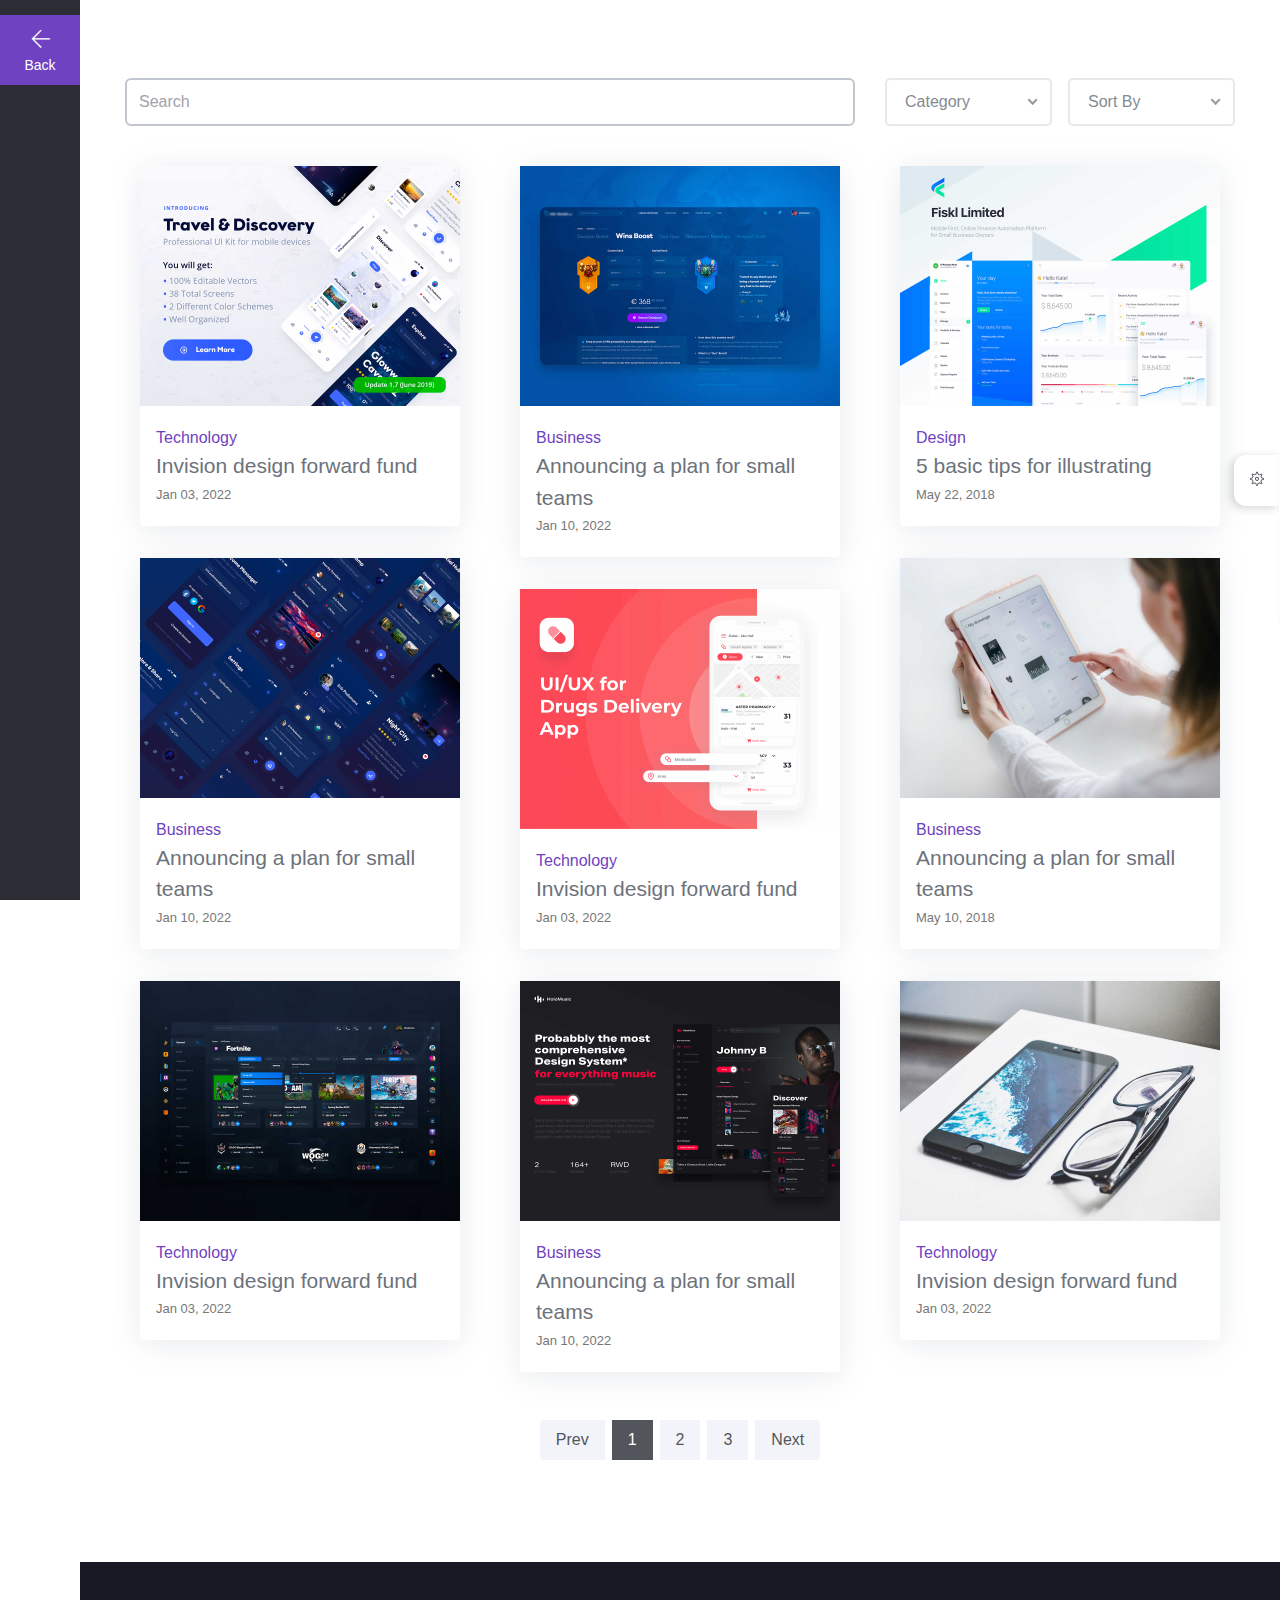
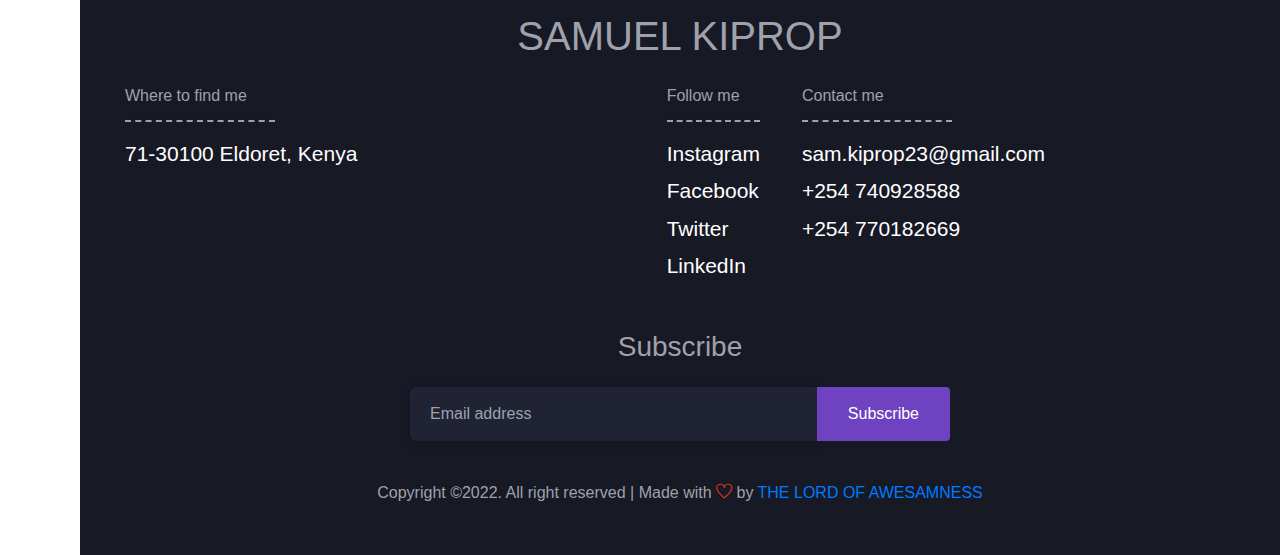
==== commit 62c2a2a4: "made it awesam" ====
--- a/blog-minibar.html
+++ b/blog-minibar.html
@@ -26,7 +26,7 @@
 
   <link rel="stylesheet" type="text/css" href="assets/css/minibar.virtual.css">
 </head>
-<body class="theme-red">
+<body class="theme-purple">
 
   <!-- Back to top button -->
   <div class="btn-back_to_top">
@@ -45,16 +45,16 @@
       <p>Select Color</p>
       <div class="color-bar" data-toggle="selected">
         <span class="color-item bg-theme-red" data-class="theme-red"></span>
-        <span class="color-item bg-theme-blue selected" data-class="theme-blue"></span>
+        <span class="color-item bg-theme-blue" data-class="theme-blue"></span>
         <span class="color-item bg-theme-green" data-class="theme-green"></span>
         <span class="color-item bg-theme-orange" data-class="theme-orange"></span>
-        <span class="color-item bg-theme-purple" data-class="theme-purple"></span>
+        <span class="color-item bg-theme-purple selected" data-class="theme-purple"></span>
       </div>
       <select class="custom-select" id="change-page">
         <option value="">Choose Page</option>
         <option value="index">Topbar</option>
         <option value="blog-topbar">Blog (Topbar)</option>
-        <option value="index-2">Minibar</option>
+        <option value="index">Minibar</option>
         <option value="blog-minibar">Blog (Minibar)</option>
       </select>
     </div>
@@ -78,7 +78,7 @@
     <div class="content">
       <ul class="main-menu">
         <li class="menu-item active">
-          <a href="index-2.html" class="menu-link">
+          <a href="index.html" class="menu-link">
             <span class="icon ti-arrow-left"></span>
             <span class="caption">Back</span>
           </a>
@@ -133,7 +133,7 @@
               <div class="caption">
                 <a href="javascript:void(0)" class="post-category">Technology</a>
                 <a href="#" class="post-title">Invision design forward fund</a>
-                <span class="post-date"><span class="sr-only">Published on</span> May 22, 2018</span>
+                <span class="post-date"><span class="sr-only">Published on</span> Jan 03, 2022</span>
               </div>
             </div>
             <div class="card">
@@ -143,7 +143,7 @@
               <div class="caption">
                 <a href="javascript:void(0)" class="post-category">Business</a>
                 <a href="#" class="post-title">Announcing a plan for small teams</a>
-                <span class="post-date"><span class="sr-only">Published on</span> May 22, 2018</span>
+                <span class="post-date"><span class="sr-only">Published on</span> Jan 10, 2022</span>
               </div>
             </div>
             <div class="card">
@@ -153,7 +153,7 @@
               <div class="caption">
                 <a href="javascript:void(0)" class="post-category">Technology</a>
                 <a href="#" class="post-title">Invision design forward fund</a>
-                <span class="post-date"><span class="sr-only">Published on</span> May 22, 2018</span>
+                <span class="post-date"><span class="sr-only">Published on</span> Jan 03, 2022</span>
               </div>
             </div>
           </div>
@@ -165,7 +165,7 @@
               <div class="caption">
                 <a href="javascript:void(0)" class="post-category">Business</a>
                 <a href="#" class="post-title">Announcing a plan for small teams</a>
-                <span class="post-date"><span class="sr-only">Published on</span> May 22, 2018</span>
+                <span class="post-date"><span class="sr-only">Published on</span> Jan 10, 2022</span>
               </div>
             </div>
             <div class="card">
@@ -175,7 +175,7 @@
               <div class="caption">
                 <a href="javascript:void(0)" class="post-category">Technology</a>
                 <a href="#" class="post-title">Invision design forward fund</a>
-                <span class="post-date"><span class="sr-only">Published on</span> May 22, 2018</span>
+                <span class="post-date"><span class="sr-only">Published on</span> Jan 03, 2022</span>
               </div>
             </div>
             <div class="card">
@@ -185,7 +185,7 @@
               <div class="caption">
                 <a href="javascript:void(0)" class="post-category">Business</a>
                 <a href="#" class="post-title">Announcing a plan for small teams</a>
-                <span class="post-date"><span class="sr-only">Published on</span> May 22, 2018</span>
+                <span class="post-date"><span class="sr-only">Published on</span> Jan 10, 2022</span>
               </div>
             </div>
           </div>
@@ -207,7 +207,7 @@
               <div class="caption">
                 <a href="javascript:void(0)" class="post-category">Business</a>
                 <a href="#" class="post-title">Announcing a plan for small teams</a>
-                <span class="post-date"><span class="sr-only">Published on</span> May 22, 2018</span>
+                <span class="post-date"><span class="sr-only">Published on</span> May 10, 2018</span>
               </div>
             </div>
             <div class="card">
@@ -217,7 +217,7 @@
               <div class="caption">
                 <a href="javascript:void(0)" class="post-category">Technology</a>
                 <a href="#" class="post-title">Invision design forward fund</a>
-                <span class="post-date"><span class="sr-only">Published on</span> May 22, 2018</span>
+                <span class="post-date"><span class="sr-only">Published on</span> Jan 03, 2022</span>
               </div>
             </div>
           </div>
@@ -246,14 +246,14 @@
 
     <!-- Footer -->
     <div class="vg-footer">
-      <h1 class="text-center">Virtual Folio</h1>
+      <h1 class="text-center">SAMUEL KIPROP</h1>
       <div class="container">
         <div class="row">
           <div class="col-lg-4 py-3">
             <div class="footer-info">
               <p>Where to find me</p>
               <hr class="divider">
-              <p class="fs-large fg-white">1600 Amphitheatre Parkway Mountain View, California 94043 US</p>
+              <p class="fs-large fg-white">71-30100 Eldoret, Kenya</p>
             </div>
           </div>
           <div class="col-md-6 col-lg-3 py-3">
@@ -261,10 +261,10 @@
               <p>Follow me</p>
               <hr class="divider">
               <ul class="list-unstyled">
-                <li><a href="#">Instagram</a></li>
-                <li><a href="#">Facebook</a></li>
-                <li><a href="#">Twitter</a></li>
-                <li><a href="#">Youtube</a></li>
+                <li><a href="https://www.instagram.com/_samuelkiprop_/">Instagram</a></li>
+                <li><a href="https://www.facebook.com/awesamity/">Facebook</a></li>
+                <li><a href="https://twitter.com/_samuelkiprop_">Twitter</a></li>
+                <li><a href="https://www.linkedin.com/in/samuel-kiprop">LinkedIn</a></li>
               </ul>
             </div>
           </div>
@@ -273,9 +273,9 @@
               <p>Contact me</p>
               <hr class="divider">
               <ul class="list-unstyled">
-                <li>info@virtual.com</li>
-                <li>+8890234</li>
-                <li>+813023</li>
+                <li>sam.kiprop23@gmail.com</li>
+                <li>+254 740928588</li>
+                <li>+254 770182669</li>
               </ul>
             </div>
           </div>
@@ -293,7 +293,7 @@
             </form>
           </div>
           <div class="col-12">
-            <p class="text-center mb-0 mt-4">Copyright &copy;2020. All right reserved | This template is made with <span class="ti-heart fg-theme-red"></span> by <a href="https://www.macodeid.com/">MACode ID</a></p>
+            <p class="text-center mb-0 mt-4">Copyright &copy;2022. All right reserved | Made with <span class="ti-heart fg-theme-red"></span> by <a href="https://www.linkedin.com/in/samuel-kiprop-3a6334131/">THE LORD OF AWESAMNESS</a></p>
           </div>
         </div>
       </div>
@@ -324,7 +324,7 @@
 
   <script src="assets/js/minibar-virtual.js"></script>
 
-  <!-- <script async defer src="https://maps.googleapis.com/maps/api/js?key=AIzaSyAIA_zqjFMsJM_sxP9-6Pde5vVCTyJmUHM&callback=initMap"></script> -->
+  <script async defer src="https://maps.googleapis.com/maps/api/js?key=AIzaSyC-6PGgbI5ZFRURXB-cjZPaYhr40l-DwX8&callback=initMap"></script>
 
 </body>
 </html>
--- a/assets/css/virtual.css
+++ b/assets/css/virtual.css
@@ -244,7 +244,7 @@
 .btn-back_to_top {
     position: fixed;
     bottom: 10px;
-    right: 14px;
+    right: 18px;
     width: 50px;
     height: 50px;
     line-height: 50px;
